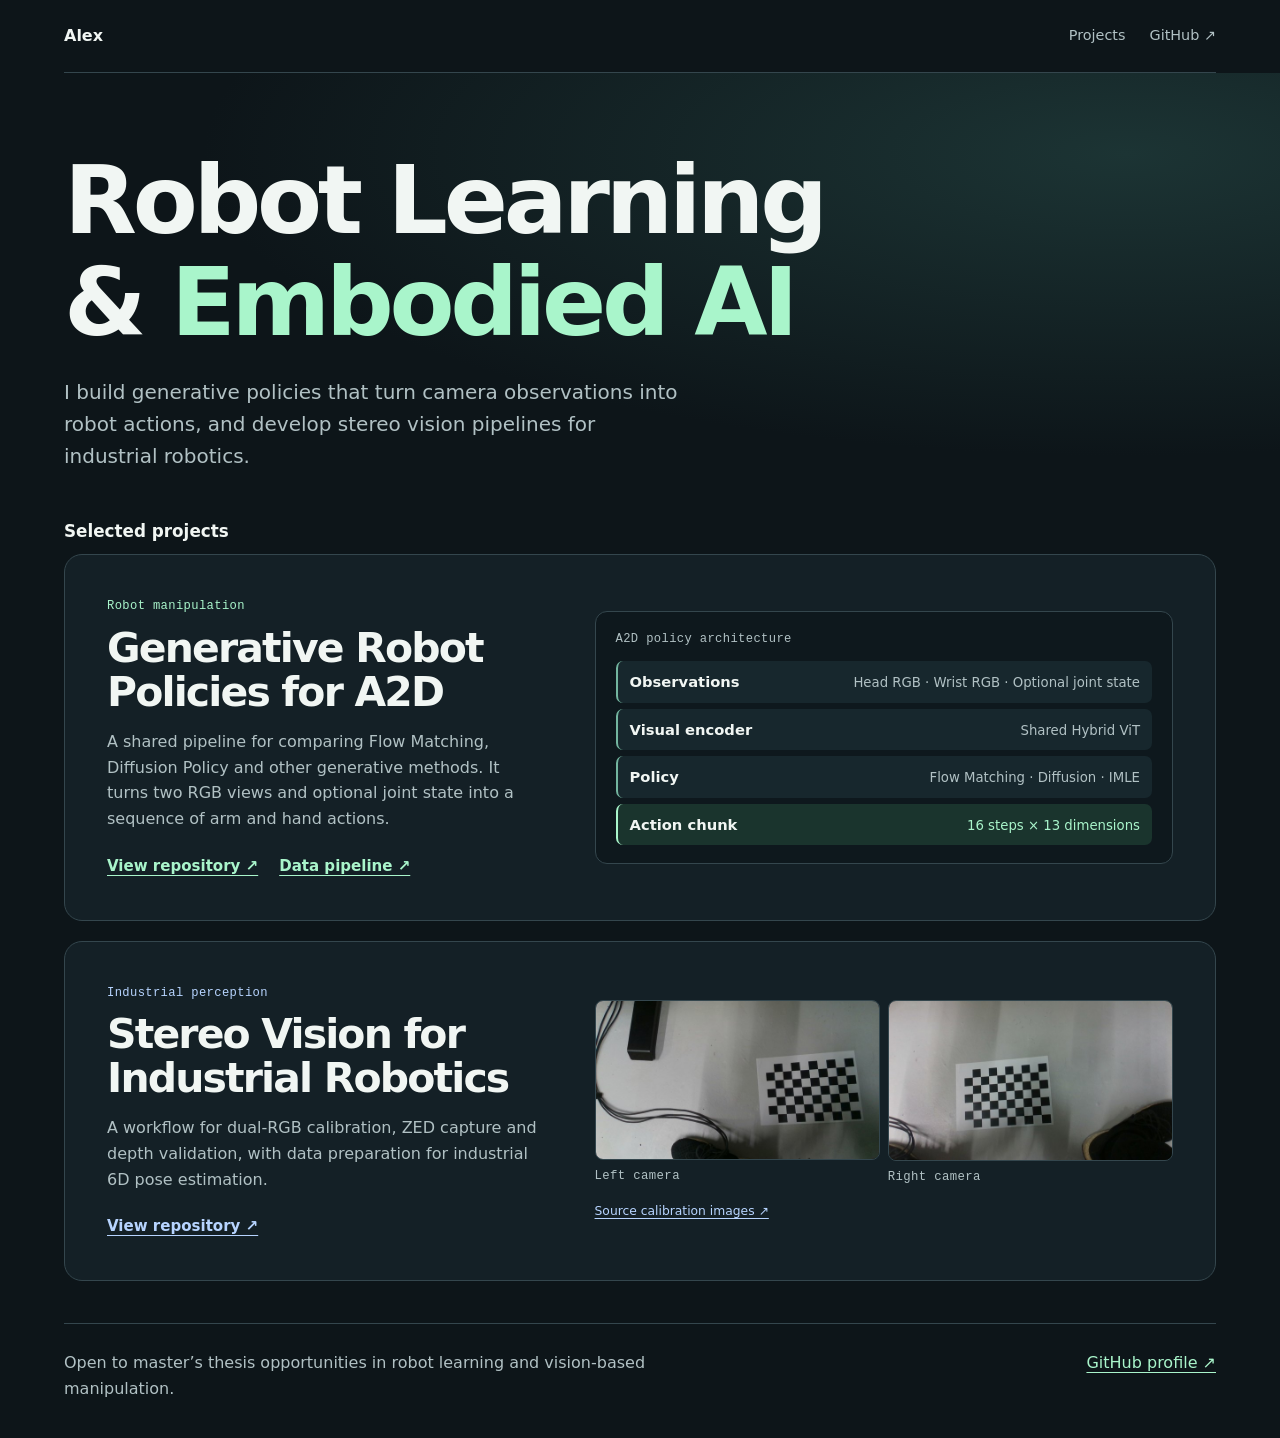
==== index.html @ ed6edf90 "Publish robotics portfolio homepage" ====
<!doctype html>
<html lang="en">
<head>
<meta charset="utf-8">
<meta name="viewport" content="width=device-width, initial-scale=1">
<meta name="description" content="Alex’s selected work in generative robot policies and industrial stereo vision.">
<title>Alex — Robot Learning &amp; Embodied AI</title>
<style>
:root {
  color-scheme: dark;
  --bg: #0d1519;
  --panel: #142026;
  --line: #34464d;
  --ink: #f1f6f3;
  --muted: #b1c1c4;
  --mint: #a9f5cb;
  --blue: #b7d4ff;
  font-family: "Inter",system-ui,sans-serif;
}
* {
  box-sizing: border-box;
}
html {
  scroll-behavior: smooth;
}
body {
  margin: 0;
  background: var(--bg);
  color: var(--ink);
  line-height: 1.6;
}
a {
  color: var(--mint);
  text-underline-offset: .24em;
}
a:hover {
  color: white;
}
a:focus-visible,summary:focus-visible {
  outline: 2px solid var(--mint);
  outline-offset: 6px;
}
.wrap {
  width: min(1152px,calc(100% - 64px));
  margin: auto;
}
.mast {
  display: flex;
  justify-content: space-between;
  gap: 20px;
  align-items: center;
  padding: 23px 0;
  border-bottom: 1px solid var(--line);
}
.mast a {
  text-decoration: none;
}
.brand {
  color: var(--ink);
  font-weight: 750;
}
.mast nav {
  display: flex;
  gap: 24px;
  font-size: .9rem;
}
.mast nav a {
  color: var(--muted);
}
.hero {
  padding: clamp(40px,6vw,76px) 0 clamp(30px,4vw,50px);
  background: radial-gradient(ellipse at 88% 18%,#1c3434 0%,transparent 58%);
}
h1,h2,h3,p {
  margin: 0;
}
h1,h2,h3 {
  line-height: 1.08;
  letter-spacing: -.045em;
}
h1 {
  font-size: clamp(2.8rem,7.4vw,6.25rem);
  font-weight: 780;
}
h1 span {
  color: var(--mint);
}
.intro {
  color: var(--muted);
  font-size: clamp(1rem,1.9vw,1.25rem);
  max-width: 620px;
  margin-top: 23px;
}
.section-title {
  font-size: 1.05rem;
  letter-spacing: 0;
  margin: 0 0 14px;
}
.project {
  display: grid;
  grid-template-columns: minmax(0,.86fr) minmax(0,1.14fr);
  gap: clamp(22px,4vw,52px);
  align-items: center;
  padding: clamp(22px,4vw,42px);
  border: 1px solid var(--line);
  border-radius: 18px;
  background: var(--panel);
  margin-bottom: 20px;
}
.project h3 {
  font-size: clamp(1.7rem,3.2vw,2.85rem);
  margin: 9px 0 15px;
}
.project p {
  color: var(--muted);
}
.tag,.label,figcaption {
  font-family: "IBM Plex Mono",monospace;
  font-size: .76rem;
  letter-spacing: .03em;
}
.tag,.label {
  color: var(--mint);
}
.vision .tag,.vision a {
  color: var(--blue);
}
.project-links {
  display: flex;
  flex-wrap: wrap;
  gap: 9px 21px;
  margin-top: 22px;
  font-size: .94rem;
  font-weight: 650;
}
.project-links a:hover {
  color: white;
}
.diagram {
  margin: 0;
  background: #0e181d;
  border: 1px solid var(--line);
  border-radius: 12px;
  padding: 18px 20px;
}
.diagram figcaption {
  color: var(--muted);
  margin-bottom: 12px;
}
.flow {
  display: grid;
  gap: 6px;
  margin: 0;
  padding: 0;
  list-style: none;
}
.flow li {
  display: grid;
  grid-template-columns: minmax(0,1fr) auto;
  align-items: baseline;
  gap: 2px 8px;
  padding: 9px 12px;
  background: #17272d;
  border-radius: 7px;
  border-left: 2px solid #73b59f;
}
.flow li strong {
  font-size: .92rem;
}
.flow li span {
  color: var(--muted);
  font-size: .83rem;
  text-align: right;
}
.flow .result {
  background: #1a342d;
  border-color: var(--mint);
}
.flow .result span {
  color: var(--mint);
}
.stereo {
  display: grid;
  grid-template-columns: repeat(2,minmax(0,1fr));
  gap: 8px;
  margin: 0;
}
.stereo figure {
  margin: 0;
}
.stereo img {
  display: block;
  width: 100%;
  height: auto;
  aspect-ratio: 16/9;
  object-fit: cover;
  border-radius: 8px;
  border: 1px solid var(--line);
}
.stereo figcaption,.sample-note {
  color: var(--muted);
  font-size: .77rem;
  margin-top: 7px;
}
.sample-note {
  grid-column: 1/-1;
}
.closing {
  border-top: 1px solid var(--line);
  padding: 26px 0 36px;
  margin-top: 42px;
  display: flex;
  justify-content: space-between;
  align-items: baseline;
  gap: 14px 32px;
  flex-wrap: wrap;
}
.closing p {
  color: var(--muted);
  max-width: 640px;
}
@media(max-width:760px) {
  .wrap {
    width: calc(100% - 36px);
  }
  .project {
    grid-template-columns: 1fr;
  }
  .mast nav {
    gap: 16px;
  }
}
@media(max-width:520px) {
  .flow li {
    grid-template-columns: 1fr;
  }
  .flow li span {
    text-align: left;
  }
  .diagram {
    padding: 12px;
  }
}
@media(prefers-reduced-motion:reduce) {
  html {
    scroll-behavior: auto;
  }
}
</style>
</head>
<body>
<header class="wrap mast">
  <a class="brand" href="#top">Alex</a>
  <nav aria-label="Main navigation"><a href="#projects">Projects</a><a href="https://github.com/alex7537">GitHub ↗</a></nav>
</header>
<main id="top">
  <section class="hero">
    <div class="wrap">
      <h1>Robot Learning<br>&amp; <span>Embodied AI</span></h1>
      <p class="intro">I build generative policies that turn camera observations into robot actions, and develop stereo vision pipelines for industrial robotics.</p>
    </div>
  </section>
  <section id="projects" class="wrap" aria-labelledby="projects-title">
    <h2 class="section-title" id="projects-title">Selected projects</h2>
    <article class="project">
      <div>
        <div class="tag">Robot manipulation</div>
        <h3>Generative Robot Policies for A2D</h3>
        <p>A shared pipeline for comparing Flow Matching, Diffusion Policy and other generative methods. It turns two RGB views and optional joint state into a sequence of arm and hand actions.</p>
        <div class="project-links"><a href="https://github.com/alex7537/flow-matching-test-a2d-v2">View repository ↗</a><a href="https://github.com/alex7537/flow-matching-test-a2d-v2/blob/main/docs/DATA_PIPELINE.md">Data pipeline ↗</a></div>
      </div>
      <figure class="diagram">
        <figcaption>A2D policy architecture</figcaption>
        <ol class="flow">
          <li><strong>Observations</strong><span>Head RGB · Wrist RGB · Optional joint state</span></li>
          <li><strong>Visual encoder</strong><span>Shared Hybrid ViT</span></li>
          <li><strong>Policy</strong><span>Flow Matching · Diffusion · IMLE</span></li>
          <li class="result"><strong>Action chunk</strong><span>16 steps × 13 dimensions</span></li>
        </ol>
      </figure>
    </article>
    <article class="project vision">
      <div>
        <div class="tag">Industrial perception</div>
        <h3>Stereo Vision for Industrial Robotics</h3>
        <p>A workflow for dual-RGB calibration, ZED capture and depth validation, with data preparation for industrial 6D pose estimation.</p>
        <div class="project-links"><a href="https://github.com/alex7537/rgb-zed-mainline">View repository ↗</a></div>
      </div>
      <div class="stereo" role="group" aria-label="Dual-RGB stereo calibration pair">
        <figure><img width="640" height="360" src="[data-uri]" alt="Left camera view from the project's stereo calibration sample"><figcaption>Left camera</figcaption></figure>
        <figure><img width="640" height="360" src="[data-uri]" alt="Right camera view of the same stereo calibration scene"><figcaption>Right camera</figcaption></figure>
        <a class="sample-note" href="https://github.com/alex7537/rgb-zed-mainline/tree/main/pipelines/dual_rgb/RGB-pipeline/stereo_calib_images_rgb">Source calibration images ↗</a>
      </div>
    </article>
  </section>
</main>
<footer class="wrap closing">
  <p>Open to master’s thesis opportunities in robot learning and vision-based manipulation.</p>
  <a href="https://github.com/alex7537">GitHub profile ↗</a>
</footer>
</body>
</html>
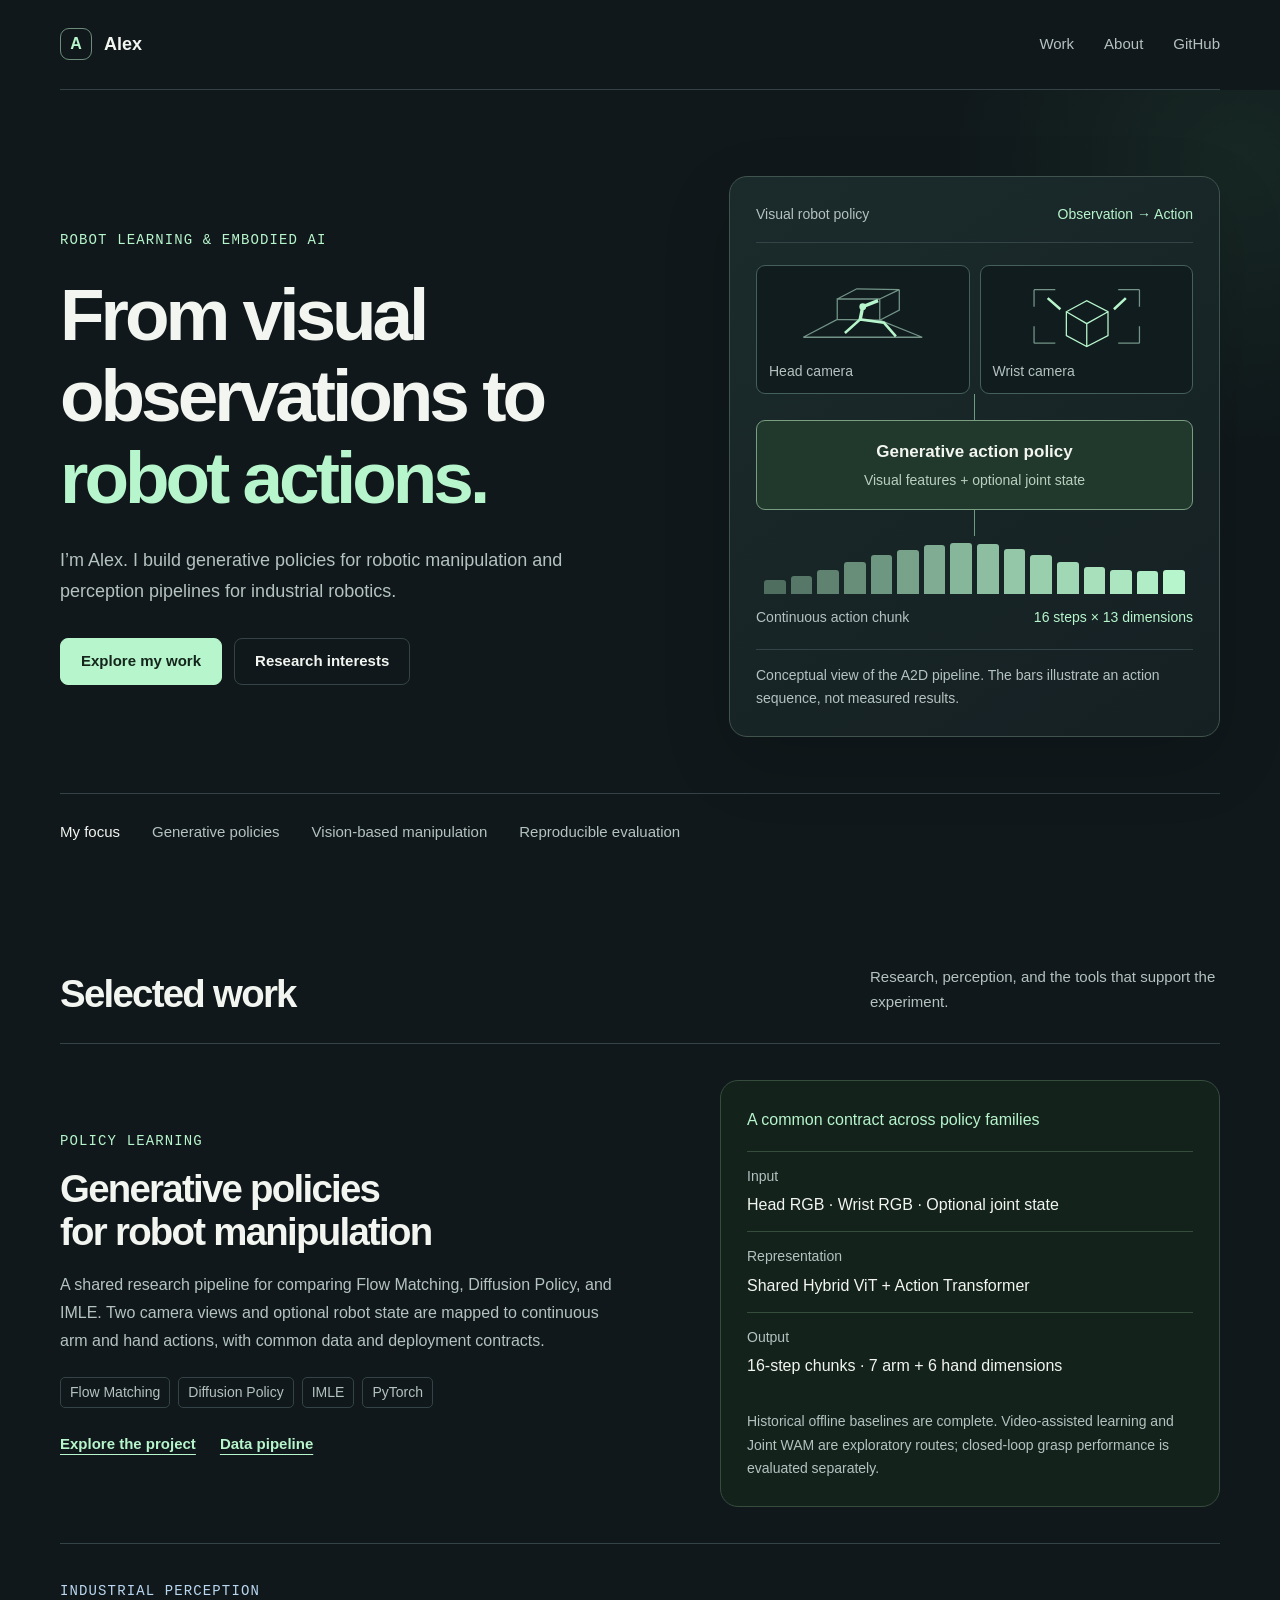
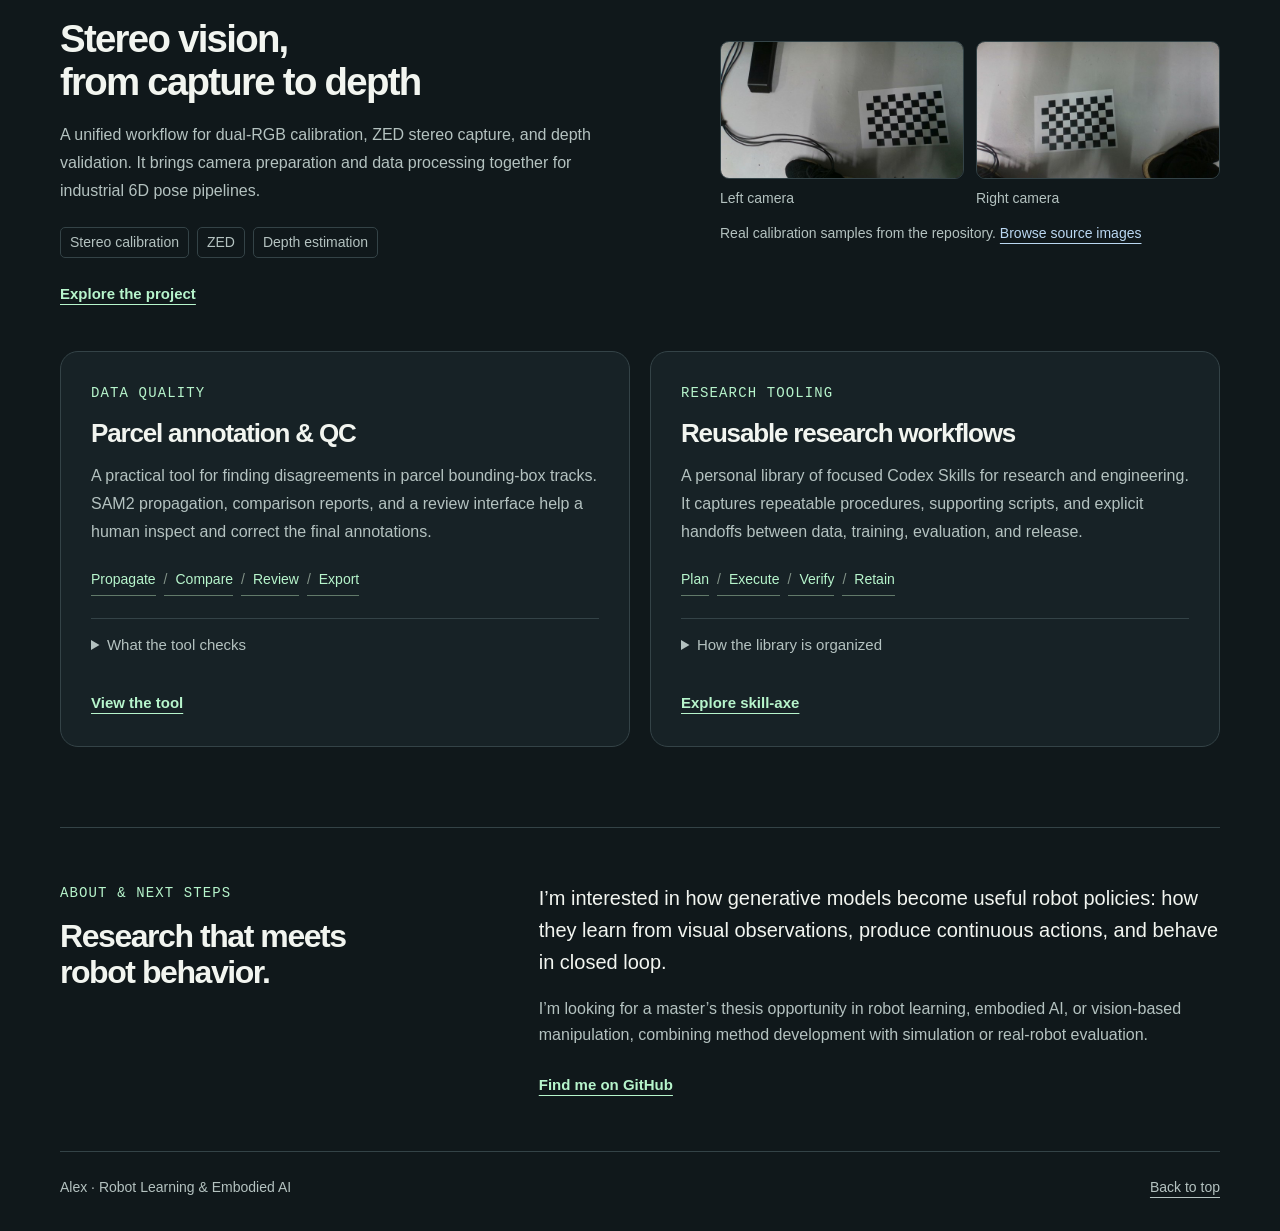
==== commit a3fbe695: "Refine portfolio layout and showcase four selected projects" ====
--- a/index.html
+++ b/index.html
@@ -3,300 +3,115 @@
 <head>
 <meta charset="utf-8">
 <meta name="viewport" content="width=device-width, initial-scale=1">
-<meta name="description" content="Alex’s selected work in generative robot policies and industrial stereo vision.">
+<meta name="description" content="Alex builds generative robot policies, industrial stereo vision pipelines, and tools for better robot-learning data.">
+<meta name="theme-color" content="#10181b">
+<meta property="og:title" content="Alex — Robot Learning & Embodied AI">
+<meta property="og:description" content="Selected work in generative robot policies, industrial perception, and research tooling.">
+<meta property="og:type" content="website">
+<meta property="og:url" content="https://alex7537.github.io/">
 <title>Alex — Robot Learning &amp; Embodied AI</title>
+<link rel="icon" href="data:image/svg+xml,%3Csvg xmlns='http://www.w3.org/2000/svg' viewBox='0 0 64 64'%3E%3Crect width='64' height='64' rx='16' fill='%2310181b'/%3E%3Cpath d='M16 48 29 16h6l13 32h-8l-3-9H27l-3 9Zm13-16h6l-3-9Z' fill='%23b7f5cc'/%3E%3C/svg%3E">
 <style>
-:root {
-  color-scheme: dark;
-  --bg: #0d1519;
-  --panel: #142026;
-  --line: #34464d;
-  --ink: #f1f6f3;
-  --muted: #b1c1c4;
-  --mint: #a9f5cb;
-  --blue: #b7d4ff;
-  font-family: "Inter",system-ui,sans-serif;
-}
-* {
-  box-sizing: border-box;
-}
-html {
-  scroll-behavior: smooth;
-}
-body {
-  margin: 0;
-  background: var(--bg);
-  color: var(--ink);
-  line-height: 1.6;
-}
-a {
-  color: var(--mint);
-  text-underline-offset: .24em;
-}
-a:hover {
-  color: white;
-}
-a:focus-visible,summary:focus-visible {
-  outline: 2px solid var(--mint);
-  outline-offset: 6px;
-}
-.wrap {
-  width: min(1152px,calc(100% - 64px));
-  margin: auto;
-}
-.mast {
-  display: flex;
-  justify-content: space-between;
-  gap: 20px;
-  align-items: center;
-  padding: 23px 0;
-  border-bottom: 1px solid var(--line);
-}
-.mast a {
-  text-decoration: none;
-}
-.brand {
-  color: var(--ink);
-  font-weight: 750;
-}
-.mast nav {
-  display: flex;
-  gap: 24px;
-  font-size: .9rem;
-}
-.mast nav a {
-  color: var(--muted);
-}
-.hero {
-  padding: clamp(40px,6vw,76px) 0 clamp(30px,4vw,50px);
-  background: radial-gradient(ellipse at 88% 18%,#1c3434 0%,transparent 58%);
-}
-h1,h2,h3,p {
-  margin: 0;
-}
-h1,h2,h3 {
-  line-height: 1.08;
-  letter-spacing: -.045em;
-}
-h1 {
-  font-size: clamp(2.8rem,7.4vw,6.25rem);
-  font-weight: 780;
-}
-h1 span {
-  color: var(--mint);
-}
-.intro {
-  color: var(--muted);
-  font-size: clamp(1rem,1.9vw,1.25rem);
-  max-width: 620px;
-  margin-top: 23px;
-}
-.section-title {
-  font-size: 1.05rem;
-  letter-spacing: 0;
-  margin: 0 0 14px;
-}
-.project {
-  display: grid;
-  grid-template-columns: minmax(0,.86fr) minmax(0,1.14fr);
-  gap: clamp(22px,4vw,52px);
-  align-items: center;
-  padding: clamp(22px,4vw,42px);
-  border: 1px solid var(--line);
-  border-radius: 18px;
-  background: var(--panel);
-  margin-bottom: 20px;
-}
-.project h3 {
-  font-size: clamp(1.7rem,3.2vw,2.85rem);
-  margin: 9px 0 15px;
-}
-.project p {
-  color: var(--muted);
-}
-.tag,.label,figcaption {
-  font-family: "IBM Plex Mono",monospace;
-  font-size: .76rem;
-  letter-spacing: .03em;
-}
-.tag,.label {
-  color: var(--mint);
-}
-.vision .tag,.vision a {
-  color: var(--blue);
-}
-.project-links {
-  display: flex;
-  flex-wrap: wrap;
-  gap: 9px 21px;
-  margin-top: 22px;
-  font-size: .94rem;
-  font-weight: 650;
-}
-.project-links a:hover {
-  color: white;
-}
-.diagram {
-  margin: 0;
-  background: #0e181d;
-  border: 1px solid var(--line);
-  border-radius: 12px;
-  padding: 18px 20px;
-}
-.diagram figcaption {
-  color: var(--muted);
-  margin-bottom: 12px;
-}
-.flow {
-  display: grid;
-  gap: 6px;
-  margin: 0;
-  padding: 0;
-  list-style: none;
-}
-.flow li {
-  display: grid;
-  grid-template-columns: minmax(0,1fr) auto;
-  align-items: baseline;
-  gap: 2px 8px;
-  padding: 9px 12px;
-  background: #17272d;
-  border-radius: 7px;
-  border-left: 2px solid #73b59f;
-}
-.flow li strong {
-  font-size: .92rem;
-}
-.flow li span {
-  color: var(--muted);
-  font-size: .83rem;
-  text-align: right;
-}
-.flow .result {
-  background: #1a342d;
-  border-color: var(--mint);
-}
-.flow .result span {
-  color: var(--mint);
-}
-.stereo {
-  display: grid;
-  grid-template-columns: repeat(2,minmax(0,1fr));
-  gap: 8px;
-  margin: 0;
-}
-.stereo figure {
-  margin: 0;
-}
-.stereo img {
-  display: block;
-  width: 100%;
-  height: auto;
-  aspect-ratio: 16/9;
-  object-fit: cover;
-  border-radius: 8px;
-  border: 1px solid var(--line);
-}
-.stereo figcaption,.sample-note {
-  color: var(--muted);
-  font-size: .77rem;
-  margin-top: 7px;
-}
-.sample-note {
-  grid-column: 1/-1;
-}
-.closing {
-  border-top: 1px solid var(--line);
-  padding: 26px 0 36px;
-  margin-top: 42px;
-  display: flex;
-  justify-content: space-between;
-  align-items: baseline;
-  gap: 14px 32px;
-  flex-wrap: wrap;
-}
-.closing p {
-  color: var(--muted);
-  max-width: 640px;
-}
-@media(max-width:760px) {
-  .wrap {
-    width: calc(100% - 36px);
-  }
-  .project {
-    grid-template-columns: 1fr;
-  }
-  .mast nav {
-    gap: 16px;
-  }
-}
-@media(max-width:520px) {
-  .flow li {
-    grid-template-columns: 1fr;
-  }
-  .flow li span {
-    text-align: left;
-  }
-  .diagram {
-    padding: 12px;
-  }
-}
-@media(prefers-reduced-motion:reduce) {
-  html {
-    scroll-behavior: auto;
-  }
-}
+:root{color-scheme:dark;--bg:#10181b;--panel:#172226;--line:#344347;--ink:#f2f5f0;--muted:#b4c2c0;--accent:#b7f5cc;--blue:#bad7f1;--radius:18px;font-family:Inter,"Segoe UI",Arial,sans-serif;font-size:16px}
+*{box-sizing:border-box}html{scroll-behavior:smooth;scroll-padding-top:24px}body{margin:0;background:var(--bg);color:var(--ink);line-height:1.65}a{color:inherit;text-underline-offset:5px}a:hover{color:var(--accent)}a:focus-visible,summary:focus-visible{outline:2px solid var(--accent);outline-offset:6px}a,summary{-webkit-tap-highlight-color:transparent}.skip{position:absolute;top:-80px;left:20px;padding:10px 20px;background:var(--accent);color:var(--bg);z-index:10}.skip:focus{top:10px}.wrap{width:min(1160px,calc(100% - 80px));margin-inline:auto}h1,h2,h3,p,figure{margin:0}h1,h2,h3{line-height:1.12;letter-spacing:-.045em}p{color:var(--muted)}.eyebrow,.kicker{font-family:"Cascadia Code",Consolas,monospace;font-size:.875rem;letter-spacing:.08em;text-transform:uppercase}.eyebrow{color:var(--accent)}.kicker{color:var(--muted)}
+.mast{display:flex;justify-content:space-between;align-items:center;padding-block:24px;border-bottom:1px solid var(--line);gap:24px}.brand{display:flex;align-items:center;gap:12px;text-decoration:none;font-size:1.125rem;font-weight:700}.brand-mark{display:grid;place-items:center;width:32px;height:32px;border:1px solid #6d8c7a;border-radius:9px;color:var(--accent);font-size:1rem}.mast nav{display:flex;gap:30px;align-items:center}.mast nav a{text-decoration:none;font-size:.9375rem;color:var(--muted);padding-block:8px}.mast nav a:hover{color:var(--ink)}
+.hero{position:relative;padding:86px 0 64px;overflow:hidden}.hero:before{content:"";position:absolute;width:600px;height:600px;background:radial-gradient(ellipse,#24473555,transparent 68%);top:-230px;right:-260px;pointer-events:none}.hero-grid{position:relative;display:grid;grid-template-columns:1.22fr 1fr;gap:70px;align-items:center}.hero h1{font-size:clamp(3.1rem,5.7vw,5.25rem);font-weight:650;letter-spacing:-.055em;margin-top:22px}.hero h1 span{color:var(--accent)}.hero .intro{font-size:1.125rem;max-width:550px;margin-top:26px;line-height:1.75}.actions{display:flex;flex-wrap:wrap;gap:12px;margin-top:30px}.button{display:inline-flex;align-items:center;justify-content:center;min-height:46px;padding:10px 20px;border:1px solid var(--line);border-radius:8px;text-decoration:none;font-size:.9375rem;font-weight:600}.button.primary{background:var(--accent);border-color:var(--accent);color:#14261b}.button.primary:hover{background:#d6ffe2}.button.secondary:hover{border-color:var(--muted);color:var(--ink)}
+.system{background:linear-gradient(145deg,#1b2b2b,#152023);border:1px solid #40534c;border-radius:var(--radius);padding:26px;box-shadow:0 24px 70px #0002}.system-title{display:flex;justify-content:space-between;gap:10px;border-bottom:1px solid var(--line);padding-bottom:16px;margin-bottom:22px;font-size:.875rem;color:var(--muted)}.system-title strong{color:var(--accent);font-weight:500}.observation{display:grid;grid-template-columns:1fr 1fr;gap:10px}.camera{border:1px solid #45605a;border-radius:9px;background:#101c1e;padding:16px 12px 10px}.camera svg{display:block;width:100%;height:68px;margin-bottom:10px}.camera span{display:block;font-size:.875rem;color:var(--muted)}.connector{height:26px;width:1px;background:#6c9b80;margin:auto}.policy-node{text-align:center;padding:17px 10px;border:1px solid #789d80;border-radius:9px;background:#21382c}.policy-node strong{font-size:1.0625rem;font-weight:600}.policy-node p{font-size:.875rem;margin-top:3px;color:#b9d0bf}.trajectory{display:flex;gap:5px;align-items:end;height:58px;padding:0 8px}.trajectory span{flex:1;height:var(--height);background:var(--accent);opacity:var(--opacity);border-radius:3px 3px 0 0}.output-label{display:flex;justify-content:space-between;gap:10px;font-size:.875rem;color:var(--muted);margin-top:12px}.output-label strong{color:var(--accent);font-weight:500}.system figcaption{font-size:.875rem;color:var(--muted);margin-top:20px;padding-top:14px;border-top:1px solid var(--line)}
+.focus-strip{display:flex;flex-wrap:wrap;gap:14px 32px;padding:26px 0 0;margin-top:56px;border-top:1px solid var(--line);font-size:.9375rem;color:var(--muted)}.focus-strip span:first-child{color:var(--ink)}
+.section{padding-block:56px}.section-head{display:flex;justify-content:space-between;gap:24px;align-items:end;margin-bottom:28px}.section-head h2{font-size:clamp(2rem,3vw,2.75rem);font-weight:550}.section-head p{max-width:350px;font-size:.9375rem}.feature{display:grid;grid-template-columns:1.2fr 1fr;border-top:1px solid var(--line);padding-block:36px;gap:60px;align-items:center}.feature h3{font-size:clamp(1.8rem,3vw,2.6rem);font-weight:550;max-width:560px;margin:14px 0 18px}.feature .description{max-width:560px;line-height:1.75}.tags{display:flex;flex-wrap:wrap;gap:8px;margin-top:22px}.tags span{font-size:.875rem;border:1px solid var(--line);border-radius:5px;padding:3px 9px;color:var(--muted)}.links{display:flex;flex-wrap:wrap;gap:16px 24px;margin-top:24px;font-size:.9375rem;font-weight:600}.links a{color:var(--accent)}.research-note{background:#14221c;border:1px solid #364c3d;border-radius:var(--radius);padding:26px}.research-note h4{margin:0 0 18px;font-size:1rem;font-weight:500;color:var(--accent)}.contract{display:grid;gap:0;margin:0}.contract div{padding:13px 0;border-top:1px solid #364c3d}.contract dt{font-size:.875rem;color:var(--muted)}.contract dd{margin:4px 0 0;color:var(--ink);font-size:1rem}.research-note .note{font-size:.875rem;margin-top:18px;line-height:1.65}.vision .eyebrow{color:var(--blue)}.stereo{display:grid;grid-template-columns:1fr 1fr;gap:12px}.stereo img{display:block;width:100%;height:auto;aspect-ratio:16/9;object-fit:cover;border-radius:9px;border:1px solid var(--line)}.stereo figcaption{font-size:.875rem;color:var(--muted);margin-top:8px}.stereo .caption{grid-column:1/-1;font-size:.875rem;color:var(--muted);line-height:1.65}.caption a{color:var(--blue)}
+.tool-grid{display:grid;grid-template-columns:1fr 1fr;gap:20px;margin-top:8px}.tool{border:1px solid var(--line);border-radius:var(--radius);background:var(--panel);padding:30px;display:flex;flex-direction:column;align-items:start}.tool h3{font-size:1.625rem;font-weight:550;margin:14px 0}.tool .description{font-size:1rem;line-height:1.75}.tool .links{margin-top:auto;padding-top:24px}.mini-flow{display:flex;flex-wrap:wrap;gap:8px;margin-block:22px}.mini-flow span{font-size:.875rem;color:var(--accent);border-bottom:1px solid #627a6a;padding-bottom:4px}.mini-flow span+span:before{content:"/";color:#839389;margin-right:8px}.tool details{width:100%;border-top:1px solid var(--line);padding-top:14px;margin-bottom:2px}.tool summary{cursor:pointer;color:var(--muted);font-size:.9375rem;min-height:32px}.tool details p{font-size:.9375rem;padding:12px 0 6px}.tool details[open] summary{color:var(--ink)}
+.about{border-top:1px solid var(--line);margin-top:24px;display:grid;grid-template-columns:.6fr 1fr;gap:70px;padding-block:54px}.about h2{font-size:2rem;font-weight:550}.about .lead{color:var(--ink);font-size:1.25rem;line-height:1.6}.about p+p{margin-top:18px}.closing{border-top:1px solid var(--line);padding-block:24px 32px;display:flex;justify-content:space-between;gap:18px;font-size:.875rem;color:var(--muted)}.closing a{color:var(--muted)}
+@media(min-width:1440px){.hero{padding-top:96px}.hero-grid{gap:90px}}
+@media(max-width:900px){.wrap{width:calc(100% - 48px)}.hero-grid{gap:32px}.hero h1{font-size:3.5rem}.system{padding:20px}.feature{gap:30px}.tool{padding:24px}}
+@media(max-width:700px){.wrap{width:calc(100% - 36px)}.mast{padding-block:16px}.mast nav{gap:18px}.hero{padding:46px 0 24px}.hero-grid{grid-template-columns:1fr;gap:36px}.hero h1{font-size:clamp(2.75rem,9vw,4rem)}.hero .intro{font-size:1.0625rem}.system{max-width:520px;width:100%}.camera svg{height:56px}.focus-strip{margin-top:34px;gap:10px 22px;padding-top:20px}.section{padding-block:36px}.section-head{display:block;margin-bottom:22px}.section-head p{margin-top:14px;max-width:100%}.feature{grid-template-columns:1fr;gap:26px;padding-block:28px}.feature h3{font-size:2rem}.tool-grid{grid-template-columns:1fr;gap:16px;margin-top:12px}.tool{padding:24px}.about{grid-template-columns:1fr;gap:20px;margin-top:24px;padding-block:36px}.about .lead{font-size:1.125rem}.closing{flex-wrap:wrap}.output-label{font-size:.875rem}}
+@media(prefers-reduced-motion:reduce){html{scroll-behavior:auto}}
 </style>
 </head>
 <body>
+<a class="skip" href="#main">Skip to content</a>
 <header class="wrap mast">
-  <a class="brand" href="#top">Alex</a>
-  <nav aria-label="Main navigation"><a href="#projects">Projects</a><a href="https://github.com/alex7537">GitHub ↗</a></nav>
+  <a class="brand" href="#top" aria-label="Alex, home"><span class="brand-mark" aria-hidden="true">A</span>Alex</a>
+  <nav aria-label="Main navigation"><a href="#work">Work</a><a href="#about">About</a><a href="https://github.com/alex7537">GitHub</a></nav>
 </header>
-<main id="top">
-  <section class="hero">
+<main id="main">
+  <section class="hero" id="top" aria-labelledby="hero-title">
     <div class="wrap">
-      <h1>Robot Learning<br>&amp; <span>Embodied AI</span></h1>
-      <p class="intro">I build generative policies that turn camera observations into robot actions, and develop stereo vision pipelines for industrial robotics.</p>
+      <div class="hero-grid">
+        <div>
+          <p class="eyebrow">Robot Learning &amp; Embodied AI</p>
+          <h1 id="hero-title">From visual<br>observations to<br><span>robot actions.</span></h1>
+          <p class="intro">I’m Alex. I build generative policies for robotic manipulation and perception pipelines for industrial robotics.</p>
+          <div class="actions"><a class="button primary" href="#work">Explore my work</a><a class="button secondary" href="#about">Research interests</a></div>
+        </div>
+        <figure class="system" aria-label="Illustration of a visual robot policy, from two cameras to a continuous action sequence">
+          <div class="system-title"><span>Visual robot policy</span><strong>Observation → Action</strong></div>
+          <div class="observation">
+            <div class="camera"><svg viewBox="0 0 160 80" fill="none" aria-hidden="true"><path d="M10 65 50 44 100 45 150 65M50 44V20L100 20V45M50 20 73 8 123 9 100 20M100 45 123 33V9M10 65h140" stroke="#739487" stroke-width="1.5"/><path d="m59 60 18-16 28 4 14 16" stroke="#b7f5cc" stroke-width="3"/><path d="m77 44 3-15 18-7" stroke="#b7f5cc" stroke-width="4"/><circle cx="80" cy="29" r="4" fill="#b7f5cc"/></svg><span>Head camera</span></div>
+            <div class="camera"><svg viewBox="0 0 160 80" fill="none" aria-hidden="true"><path d="M18 9h25M18 9v20M142 9h-25M142 9v20M18 72h25M18 72V52M142 72h-25M142 72V52" stroke="#739487" stroke-width="1.5"/><path d="m56 35 24-13 25 13v28L80 76 56 63V35Zm0 0 24 14 25-14M80 49v27" stroke="#b7f5cc" stroke-width="1.5"/><path d="m34 19 15 13M126 19l-14 13" stroke="#b7f5cc" stroke-width="3"/></svg><span>Wrist camera</span></div>
+          </div>
+          <div class="connector" aria-hidden="true"></div>
+          <div class="policy-node"><strong>Generative action policy</strong><p>Visual features + optional joint state</p></div>
+          <div class="connector" aria-hidden="true"></div>
+          <div class="trajectory" aria-hidden="true"><span style="--height:25%;--opacity:.35"></span><span style="--height:32%;--opacity:.4"></span><span style="--height:42%;--opacity:.45"></span><span style="--height:55%;--opacity:.5"></span><span style="--height:67%;--opacity:.55"></span><span style="--height:76%;--opacity:.6"></span><span style="--height:84%;--opacity:.65"></span><span style="--height:88%;--opacity:.7"></span><span style="--height:86%;--opacity:.74"></span><span style="--height:78%;--opacity:.78"></span><span style="--height:68%;--opacity:.82"></span><span style="--height:56%;--opacity:.86"></span><span style="--height:47%;--opacity:.9"></span><span style="--height:42%;--opacity:.93"></span><span style="--height:40%;--opacity:.96"></span><span style="--height:42%;--opacity:1"></span></div>
+          <div class="output-label"><span>Continuous action chunk</span><strong>16 steps × 13 dimensions</strong></div>
+          <figcaption>Conceptual view of the A2D pipeline. The bars illustrate an action sequence, not measured results.</figcaption>
+        </figure>
+      </div>
+      <div class="focus-strip"><span>My focus</span><span>Generative policies</span><span>Vision-based manipulation</span><span>Reproducible evaluation</span></div>
     </div>
   </section>
-  <section id="projects" class="wrap" aria-labelledby="projects-title">
-    <h2 class="section-title" id="projects-title">Selected projects</h2>
-    <article class="project">
+  <section class="wrap section" id="work" aria-labelledby="work-title">
+    <div class="section-head"><h2 id="work-title">Selected work</h2><p>Research, perception, and the tools that support the experiment.</p></div>
+    <article class="feature">
       <div>
-        <div class="tag">Robot manipulation</div>
-        <h3>Generative Robot Policies for A2D</h3>
-        <p>A shared pipeline for comparing Flow Matching, Diffusion Policy and other generative methods. It turns two RGB views and optional joint state into a sequence of arm and hand actions.</p>
-        <div class="project-links"><a href="https://github.com/alex7537/flow-matching-test-a2d-v2">View repository ↗</a><a href="https://github.com/alex7537/flow-matching-test-a2d-v2/blob/main/docs/DATA_PIPELINE.md">Data pipeline ↗</a></div>
+        <p class="eyebrow">Policy learning</p>
+        <h3>Generative policies<br>for robot manipulation</h3>
+        <p class="description">A shared research pipeline for comparing Flow Matching, Diffusion Policy, and IMLE. Two camera views and optional robot state are mapped to continuous arm and hand actions, with common data and deployment contracts.</p>
+        <div class="tags" aria-label="Methods"><span>Flow Matching</span><span>Diffusion Policy</span><span>IMLE</span><span>PyTorch</span></div>
+        <div class="links"><a href="https://github.com/alex7537/flow-matching-test-a2d-v2">Explore the project</a><a href="https://github.com/alex7537/flow-matching-test-a2d-v2/blob/main/docs/DATA_PIPELINE.md">Data pipeline</a></div>
       </div>
-      <figure class="diagram">
-        <figcaption>A2D policy architecture</figcaption>
-        <ol class="flow">
-          <li><strong>Observations</strong><span>Head RGB · Wrist RGB · Optional joint state</span></li>
-          <li><strong>Visual encoder</strong><span>Shared Hybrid ViT</span></li>
-          <li><strong>Policy</strong><span>Flow Matching · Diffusion · IMLE</span></li>
-          <li class="result"><strong>Action chunk</strong><span>16 steps × 13 dimensions</span></li>
-        </ol>
-      </figure>
+      <aside class="research-note" aria-label="A2D project details">
+        <h4>A common contract across policy families</h4>
+        <dl class="contract"><div><dt>Input</dt><dd>Head RGB · Wrist RGB · Optional joint state</dd></div><div><dt>Representation</dt><dd>Shared Hybrid ViT + Action Transformer</dd></div><div><dt>Output</dt><dd>16-step chunks · 7 arm + 6 hand dimensions</dd></div></dl>
+        <p class="note">Historical offline baselines are complete. Video-assisted learning and Joint WAM are exploratory routes; closed-loop grasp performance is evaluated separately.</p>
+      </aside>
     </article>
-    <article class="project vision">
+    <article class="feature vision">
       <div>
-        <div class="tag">Industrial perception</div>
-        <h3>Stereo Vision for Industrial Robotics</h3>
-        <p>A workflow for dual-RGB calibration, ZED capture and depth validation, with data preparation for industrial 6D pose estimation.</p>
-        <div class="project-links"><a href="https://github.com/alex7537/rgb-zed-mainline">View repository ↗</a></div>
+        <p class="eyebrow">Industrial perception</p>
+        <h3>Stereo vision,<br>from capture to depth</h3>
+        <p class="description">A unified workflow for dual-RGB calibration, ZED stereo capture, and depth validation. It brings camera preparation and data processing together for industrial 6D pose pipelines.</p>
+        <div class="tags" aria-label="Technologies"><span>Stereo calibration</span><span>ZED</span><span>Depth estimation</span></div>
+        <div class="links"><a href="https://github.com/alex7537/rgb-zed-mainline">Explore the project</a></div>
       </div>
-      <div class="stereo" role="group" aria-label="Dual-RGB stereo calibration pair">
-        <figure><img width="640" height="360" src="[data-uri]" alt="Left camera view from the project's stereo calibration sample"><figcaption>Left camera</figcaption></figure>
-        <figure><img width="640" height="360" src="[data-uri]" alt="Right camera view of the same stereo calibration scene"><figcaption>Right camera</figcaption></figure>
-        <a class="sample-note" href="https://github.com/alex7537/rgb-zed-mainline/tree/main/pipelines/dual_rgb/RGB-pipeline/stereo_calib_images_rgb">Source calibration images ↗</a>
+      <div class="stereo" role="group" aria-label="Real left and right camera calibration samples">
+        <figure><img src="[data-uri]" width="640" height="360" loading="lazy" decoding="async" alt="Left camera view of a checkerboard used for stereo calibration"><figcaption>Left camera</figcaption></figure>
+        <figure><img src="[data-uri]" width="640" height="360" loading="lazy" decoding="async" alt="Right camera view of the same stereo calibration checkerboard"><figcaption>Right camera</figcaption></figure>
+        <p class="caption">Real calibration samples from the repository. <a href="https://github.com/alex7537/rgb-zed-mainline/tree/main/pipelines/dual_rgb/RGB-pipeline/stereo_calib_images_rgb">Browse source images</a></p>
       </div>
     </article>
+    <div class="tool-grid">
+      <article class="tool">
+        <p class="eyebrow">Data quality</p><h3>Parcel annotation &amp; QC</h3>
+        <p class="description">A practical tool for finding disagreements in parcel bounding-box tracks. SAM2 propagation, comparison reports, and a review interface help a human inspect and correct the final annotations.</p>
+        <div class="mini-flow" aria-label="Workflow"><span>Propagate</span><span>Compare</span><span>Review</span><span>Export</span></div>
+        <details><summary>What the tool checks</summary><p>Frame-level box agreement, temporal jumps, and sustained conflicts. Review decisions retain their source; agreement between models is not reported as ground-truth accuracy.</p></details>
+        <div class="links"><a href="https://github.com/alex7537/bunding-box-differ-test">View the tool</a></div>
+      </article>
+      <article class="tool">
+        <p class="eyebrow">Research tooling</p><h3>Reusable research workflows</h3>
+        <p class="description">A personal library of focused Codex Skills for research and engineering. It captures repeatable procedures, supporting scripts, and explicit handoffs between data, training, evaluation, and release.</p>
+        <div class="mini-flow" aria-label="Workflow"><span>Plan</span><span>Execute</span><span>Verify</span><span>Retain</span></div>
+        <details><summary>How the library is organized</summary><p>Small specialist workflows are composed around a task. Manifests, configuration hashes, source revisions, and verified artifacts carry evidence between stages.</p></details>
+        <div class="links"><a href="https://github.com/alex7537/skill-axe">Explore skill-axe</a></div>
+      </article>
+    </div>
+  </section>
+  <section class="wrap about" id="about" aria-labelledby="about-title">
+    <div><p class="eyebrow">About &amp; next steps</p><h2 id="about-title" style="margin-top:14px">Research that meets<br>robot behavior.</h2></div>
+    <div><p class="lead">I’m interested in how generative models become useful robot policies: how they learn from visual observations, produce continuous actions, and behave in closed loop.</p><p>I’m looking for a master’s thesis opportunity in robot learning, embodied AI, or vision-based manipulation, combining method development with simulation or real-robot evaluation.</p><div class="links"><a href="https://github.com/alex7537">Find me on GitHub</a></div></div>
   </section>
 </main>
-<footer class="wrap closing">
-  <p>Open to master’s thesis opportunities in robot learning and vision-based manipulation.</p>
-  <a href="https://github.com/alex7537">GitHub profile ↗</a>
-</footer>
+<footer class="wrap closing"><span>Alex · Robot Learning &amp; Embodied AI</span><a href="#top">Back to top</a></footer>
 </body>
 </html>
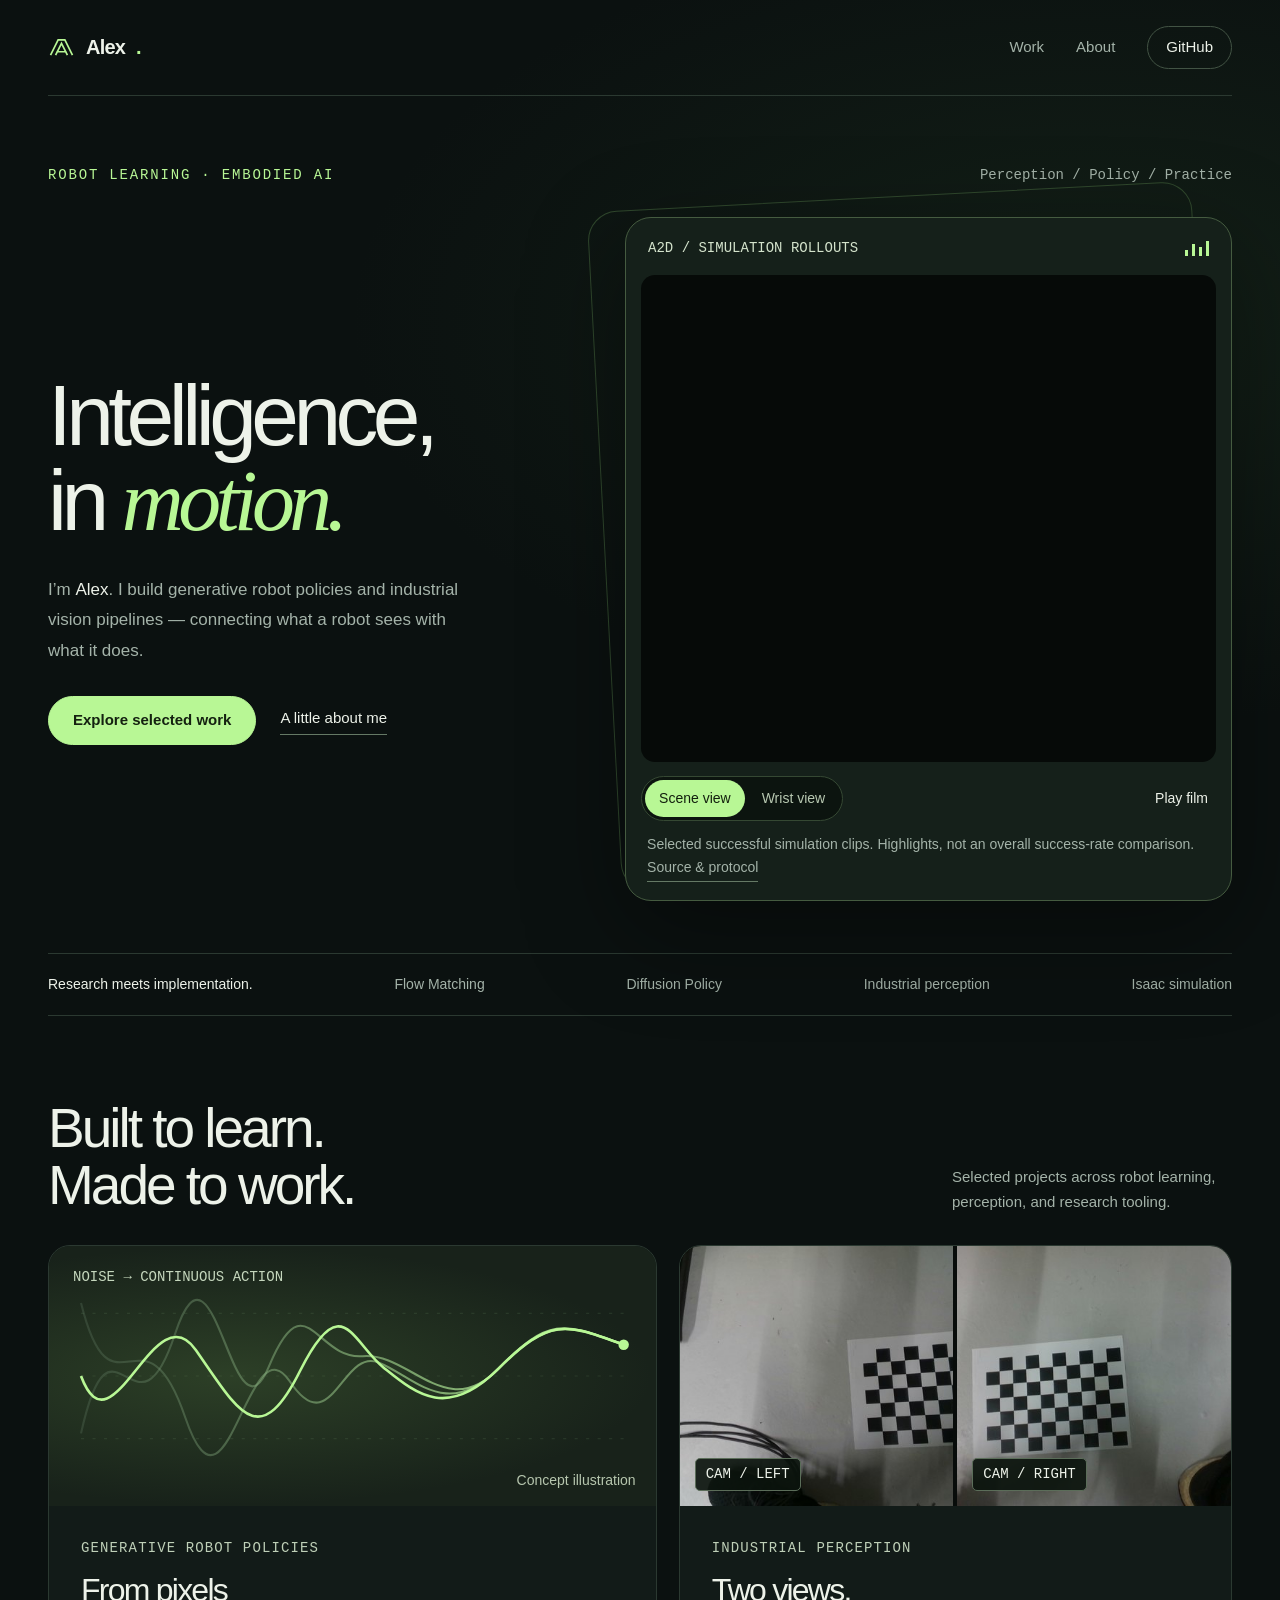
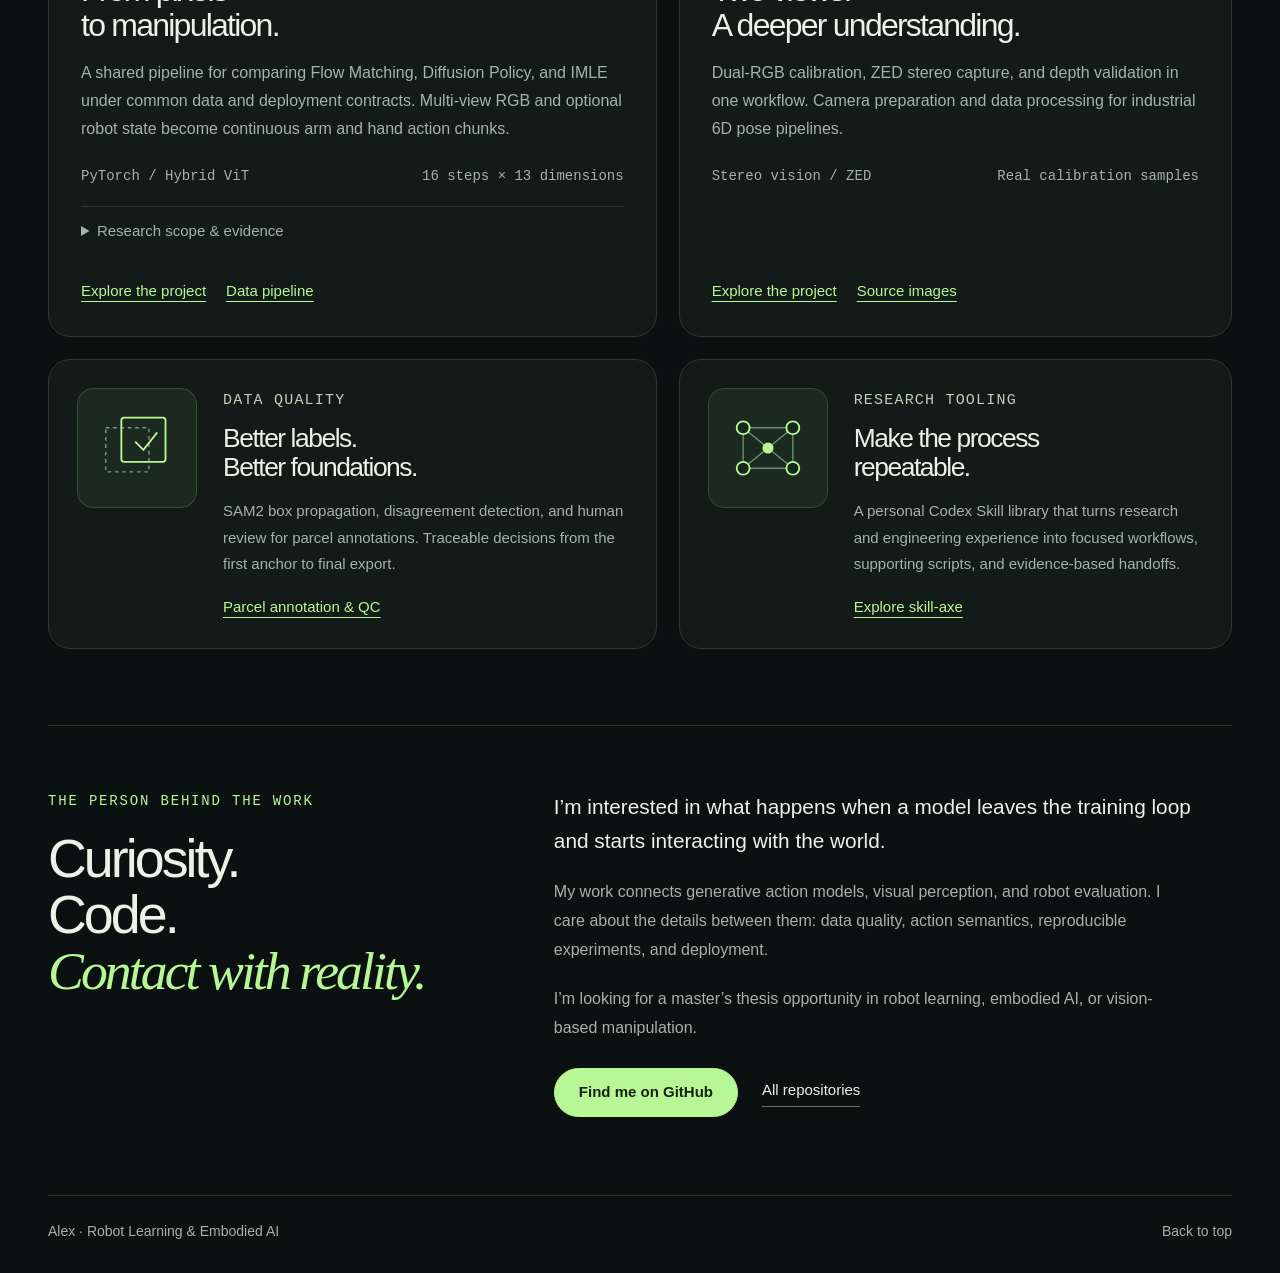
==== commit 234e913d: "Redesign portfolio with expressive typography and interactive rollout films" ====
--- a/index.html
+++ b/index.html
@@ -2,116 +2,96 @@
 <html lang="en">
 <head>
 <meta charset="utf-8">
-<meta name="viewport" content="width=device-width, initial-scale=1">
-<meta name="description" content="Alex builds generative robot policies, industrial stereo vision pipelines, and tools for better robot-learning data.">
-<meta name="theme-color" content="#10181b">
-<meta property="og:title" content="Alex — Robot Learning & Embodied AI">
-<meta property="og:description" content="Selected work in generative robot policies, industrial perception, and research tooling.">
+<meta name="viewport" content="width=device-width,initial-scale=1">
+<meta name="description" content="Alex's work in robot learning, generative action policies and industrial perception. Explore real simulation rollouts, stereo vision and research tools.">
+<meta name="theme-color" content="#0b1110">
+<meta property="og:title" content="Alex — Intelligence, in motion.">
+<meta property="og:description" content="Robot learning, industrial perception, and the engineering between them.">
 <meta property="og:type" content="website">
 <meta property="og:url" content="https://alex7537.github.io/">
 <title>Alex — Robot Learning &amp; Embodied AI</title>
-<link rel="icon" href="data:image/svg+xml,%3Csvg xmlns='http://www.w3.org/2000/svg' viewBox='0 0 64 64'%3E%3Crect width='64' height='64' rx='16' fill='%2310181b'/%3E%3Cpath d='M16 48 29 16h6l13 32h-8l-3-9H27l-3 9Zm13-16h6l-3-9Z' fill='%23b7f5cc'/%3E%3C/svg%3E">
+<link rel="icon" href="data:image/svg+xml,%3Csvg xmlns='http://www.w3.org/2000/svg' viewBox='0 0 64 64'%3E%3Crect width='64' height='64' rx='16' fill='%230b1110'/%3E%3Cpath d='M16 48 29 16h6l13 32h-8l-3-9H27l-3 9Zm13-16h6l-3-9Z' fill='%23b8f795'/%3E%3C/svg%3E">
 <style>
-:root{color-scheme:dark;--bg:#10181b;--panel:#172226;--line:#344347;--ink:#f2f5f0;--muted:#b4c2c0;--accent:#b7f5cc;--blue:#bad7f1;--radius:18px;font-family:Inter,"Segoe UI",Arial,sans-serif;font-size:16px}
-*{box-sizing:border-box}html{scroll-behavior:smooth;scroll-padding-top:24px}body{margin:0;background:var(--bg);color:var(--ink);line-height:1.65}a{color:inherit;text-underline-offset:5px}a:hover{color:var(--accent)}a:focus-visible,summary:focus-visible{outline:2px solid var(--accent);outline-offset:6px}a,summary{-webkit-tap-highlight-color:transparent}.skip{position:absolute;top:-80px;left:20px;padding:10px 20px;background:var(--accent);color:var(--bg);z-index:10}.skip:focus{top:10px}.wrap{width:min(1160px,calc(100% - 80px));margin-inline:auto}h1,h2,h3,p,figure{margin:0}h1,h2,h3{line-height:1.12;letter-spacing:-.045em}p{color:var(--muted)}.eyebrow,.kicker{font-family:"Cascadia Code",Consolas,monospace;font-size:.875rem;letter-spacing:.08em;text-transform:uppercase}.eyebrow{color:var(--accent)}.kicker{color:var(--muted)}
-.mast{display:flex;justify-content:space-between;align-items:center;padding-block:24px;border-bottom:1px solid var(--line);gap:24px}.brand{display:flex;align-items:center;gap:12px;text-decoration:none;font-size:1.125rem;font-weight:700}.brand-mark{display:grid;place-items:center;width:32px;height:32px;border:1px solid #6d8c7a;border-radius:9px;color:var(--accent);font-size:1rem}.mast nav{display:flex;gap:30px;align-items:center}.mast nav a{text-decoration:none;font-size:.9375rem;color:var(--muted);padding-block:8px}.mast nav a:hover{color:var(--ink)}
-.hero{position:relative;padding:86px 0 64px;overflow:hidden}.hero:before{content:"";position:absolute;width:600px;height:600px;background:radial-gradient(ellipse,#24473555,transparent 68%);top:-230px;right:-260px;pointer-events:none}.hero-grid{position:relative;display:grid;grid-template-columns:1.22fr 1fr;gap:70px;align-items:center}.hero h1{font-size:clamp(3.1rem,5.7vw,5.25rem);font-weight:650;letter-spacing:-.055em;margin-top:22px}.hero h1 span{color:var(--accent)}.hero .intro{font-size:1.125rem;max-width:550px;margin-top:26px;line-height:1.75}.actions{display:flex;flex-wrap:wrap;gap:12px;margin-top:30px}.button{display:inline-flex;align-items:center;justify-content:center;min-height:46px;padding:10px 20px;border:1px solid var(--line);border-radius:8px;text-decoration:none;font-size:.9375rem;font-weight:600}.button.primary{background:var(--accent);border-color:var(--accent);color:#14261b}.button.primary:hover{background:#d6ffe2}.button.secondary:hover{border-color:var(--muted);color:var(--ink)}
-.system{background:linear-gradient(145deg,#1b2b2b,#152023);border:1px solid #40534c;border-radius:var(--radius);padding:26px;box-shadow:0 24px 70px #0002}.system-title{display:flex;justify-content:space-between;gap:10px;border-bottom:1px solid var(--line);padding-bottom:16px;margin-bottom:22px;font-size:.875rem;color:var(--muted)}.system-title strong{color:var(--accent);font-weight:500}.observation{display:grid;grid-template-columns:1fr 1fr;gap:10px}.camera{border:1px solid #45605a;border-radius:9px;background:#101c1e;padding:16px 12px 10px}.camera svg{display:block;width:100%;height:68px;margin-bottom:10px}.camera span{display:block;font-size:.875rem;color:var(--muted)}.connector{height:26px;width:1px;background:#6c9b80;margin:auto}.policy-node{text-align:center;padding:17px 10px;border:1px solid #789d80;border-radius:9px;background:#21382c}.policy-node strong{font-size:1.0625rem;font-weight:600}.policy-node p{font-size:.875rem;margin-top:3px;color:#b9d0bf}.trajectory{display:flex;gap:5px;align-items:end;height:58px;padding:0 8px}.trajectory span{flex:1;height:var(--height);background:var(--accent);opacity:var(--opacity);border-radius:3px 3px 0 0}.output-label{display:flex;justify-content:space-between;gap:10px;font-size:.875rem;color:var(--muted);margin-top:12px}.output-label strong{color:var(--accent);font-weight:500}.system figcaption{font-size:.875rem;color:var(--muted);margin-top:20px;padding-top:14px;border-top:1px solid var(--line)}
-.focus-strip{display:flex;flex-wrap:wrap;gap:14px 32px;padding:26px 0 0;margin-top:56px;border-top:1px solid var(--line);font-size:.9375rem;color:var(--muted)}.focus-strip span:first-child{color:var(--ink)}
-.section{padding-block:56px}.section-head{display:flex;justify-content:space-between;gap:24px;align-items:end;margin-bottom:28px}.section-head h2{font-size:clamp(2rem,3vw,2.75rem);font-weight:550}.section-head p{max-width:350px;font-size:.9375rem}.feature{display:grid;grid-template-columns:1.2fr 1fr;border-top:1px solid var(--line);padding-block:36px;gap:60px;align-items:center}.feature h3{font-size:clamp(1.8rem,3vw,2.6rem);font-weight:550;max-width:560px;margin:14px 0 18px}.feature .description{max-width:560px;line-height:1.75}.tags{display:flex;flex-wrap:wrap;gap:8px;margin-top:22px}.tags span{font-size:.875rem;border:1px solid var(--line);border-radius:5px;padding:3px 9px;color:var(--muted)}.links{display:flex;flex-wrap:wrap;gap:16px 24px;margin-top:24px;font-size:.9375rem;font-weight:600}.links a{color:var(--accent)}.research-note{background:#14221c;border:1px solid #364c3d;border-radius:var(--radius);padding:26px}.research-note h4{margin:0 0 18px;font-size:1rem;font-weight:500;color:var(--accent)}.contract{display:grid;gap:0;margin:0}.contract div{padding:13px 0;border-top:1px solid #364c3d}.contract dt{font-size:.875rem;color:var(--muted)}.contract dd{margin:4px 0 0;color:var(--ink);font-size:1rem}.research-note .note{font-size:.875rem;margin-top:18px;line-height:1.65}.vision .eyebrow{color:var(--blue)}.stereo{display:grid;grid-template-columns:1fr 1fr;gap:12px}.stereo img{display:block;width:100%;height:auto;aspect-ratio:16/9;object-fit:cover;border-radius:9px;border:1px solid var(--line)}.stereo figcaption{font-size:.875rem;color:var(--muted);margin-top:8px}.stereo .caption{grid-column:1/-1;font-size:.875rem;color:var(--muted);line-height:1.65}.caption a{color:var(--blue)}
-.tool-grid{display:grid;grid-template-columns:1fr 1fr;gap:20px;margin-top:8px}.tool{border:1px solid var(--line);border-radius:var(--radius);background:var(--panel);padding:30px;display:flex;flex-direction:column;align-items:start}.tool h3{font-size:1.625rem;font-weight:550;margin:14px 0}.tool .description{font-size:1rem;line-height:1.75}.tool .links{margin-top:auto;padding-top:24px}.mini-flow{display:flex;flex-wrap:wrap;gap:8px;margin-block:22px}.mini-flow span{font-size:.875rem;color:var(--accent);border-bottom:1px solid #627a6a;padding-bottom:4px}.mini-flow span+span:before{content:"/";color:#839389;margin-right:8px}.tool details{width:100%;border-top:1px solid var(--line);padding-top:14px;margin-bottom:2px}.tool summary{cursor:pointer;color:var(--muted);font-size:.9375rem;min-height:32px}.tool details p{font-size:.9375rem;padding:12px 0 6px}.tool details[open] summary{color:var(--ink)}
-.about{border-top:1px solid var(--line);margin-top:24px;display:grid;grid-template-columns:.6fr 1fr;gap:70px;padding-block:54px}.about h2{font-size:2rem;font-weight:550}.about .lead{color:var(--ink);font-size:1.25rem;line-height:1.6}.about p+p{margin-top:18px}.closing{border-top:1px solid var(--line);padding-block:24px 32px;display:flex;justify-content:space-between;gap:18px;font-size:.875rem;color:var(--muted)}.closing a{color:var(--muted)}
-@media(min-width:1440px){.hero{padding-top:96px}.hero-grid{gap:90px}}
-@media(max-width:900px){.wrap{width:calc(100% - 48px)}.hero-grid{gap:32px}.hero h1{font-size:3.5rem}.system{padding:20px}.feature{gap:30px}.tool{padding:24px}}
-@media(max-width:700px){.wrap{width:calc(100% - 36px)}.mast{padding-block:16px}.mast nav{gap:18px}.hero{padding:46px 0 24px}.hero-grid{grid-template-columns:1fr;gap:36px}.hero h1{font-size:clamp(2.75rem,9vw,4rem)}.hero .intro{font-size:1.0625rem}.system{max-width:520px;width:100%}.camera svg{height:56px}.focus-strip{margin-top:34px;gap:10px 22px;padding-top:20px}.section{padding-block:36px}.section-head{display:block;margin-bottom:22px}.section-head p{margin-top:14px;max-width:100%}.feature{grid-template-columns:1fr;gap:26px;padding-block:28px}.feature h3{font-size:2rem}.tool-grid{grid-template-columns:1fr;gap:16px;margin-top:12px}.tool{padding:24px}.about{grid-template-columns:1fr;gap:20px;margin-top:24px;padding-block:36px}.about .lead{font-size:1.125rem}.closing{flex-wrap:wrap}.output-label{font-size:.875rem}}
-@media(prefers-reduced-motion:reduce){html{scroll-behavior:auto}}
+:root{color-scheme:dark;--bg:#0b1110;--panel:#121b18;--ink:#edf2e9;--muted:#a4b3a9;--mint:#b8f795;--line:#2b3931;--mono:Consolas,"Cascadia Code",monospace;font-family:Inter,"Segoe UI",Arial,sans-serif;font-size:16px}
+*{box-sizing:border-box}html{scroll-behavior:smooth;scroll-padding-top:30px}body{margin:0;color:var(--ink);background:var(--bg);line-height:1.65}body:before{content:"";position:absolute;inset:0 0 auto;height:920px;z-index:-1;background:radial-gradient(ellipse at 85% 35%,#29492b45,transparent 48%)}a{color:inherit;text-decoration:none}button,input{font:inherit}button,a,input{-webkit-tap-highlight-color:transparent}a:focus-visible,button:focus-visible,input:focus-visible,summary:focus-visible{outline:2px solid var(--mint);outline-offset:5px}button{cursor:pointer}h1,h2,h3,p,figure{margin:0}h1,h2,h3{font-weight:500;line-height:1.04;letter-spacing:-.055em}p{color:var(--muted)}.wrap{width:min(1320px,calc(100% - 96px));margin-inline:auto}.mono,.eyebrow{font-family:var(--mono);font-size:.875rem}.eyebrow{text-transform:uppercase;letter-spacing:.13em;color:var(--mint)}.skip{position:absolute;top:-90px;left:20px;z-index:10;background:var(--mint);color:var(--bg);padding:12px 20px}.skip:focus{top:12px}
+.mast{display:flex;align-items:center;justify-content:space-between;gap:24px;padding-block:26px;border-bottom:1px solid var(--line)}.brand{display:flex;align-items:center;gap:11px;font-size:1.25rem;font-weight:650;letter-spacing:-.04em}.brand svg{width:27px;height:27px;color:var(--mint)}nav{display:flex;gap:32px;align-items:center}nav a{font-size:.9375rem;color:var(--muted);transition:color .2s}nav a:hover{color:var(--mint)}.nav-github{border:1px solid #425344;border-radius:50px;padding:8px 18px;color:var(--ink)}
+.hero{padding:68px 0 42px}.hero-top{display:flex;justify-content:space-between;align-items:center;gap:20px;margin-bottom:30px}.hero-top .mono{color:var(--muted)}.hero-grid{display:grid;grid-template-columns:1.05fr 1.2fr;gap:46px;align-items:center}.hero h1{font-size:clamp(4rem,6.7vw,6.65rem);letter-spacing:-.065em;line-height:.99}.hero h1 .serif{font-family:Georgia,"Times New Roman",serif;font-style:italic;font-weight:400;letter-spacing:-.065em;color:var(--mint)}.hero-copy .intro{font-size:1.0625rem;max-width:430px;line-height:1.8;margin-top:30px}.intro strong{color:var(--ink);font-weight:500}.hero-actions{display:flex;gap:24px;align-items:center;flex-wrap:wrap;margin-top:30px}.pill{display:inline-flex;justify-content:center;align-items:center;min-height:48px;background:var(--mint);border:1px solid var(--mint);border-radius:50px;padding:11px 24px;color:#142110;font-size:.9375rem;font-weight:600;transition:transform .2s,background .2s}.pill:hover{transform:translateY(-2px);background:#d0ffb7}.text-link{display:inline-flex;align-items:center;gap:9px;font-size:.9375rem;border-bottom:1px solid #657965;padding-bottom:3px}.text-link:hover{color:var(--mint);border-color:var(--mint)}
+.stage{position:relative;background:#15201a;border:1px solid #455b40;border-radius:26px;padding:15px;box-shadow:0 30px 100px #0006}.stage:before{content:"";position:absolute;inset:-22px 22px 22px -22px;border:1px solid #30482d;border-radius:30px;z-index:-1;transform:rotate(-3deg)}.stage-head{display:flex;align-items:center;justify-content:space-between;gap:12px;padding:4px 7px 15px}.stage-head .mono{font-size:.875rem;color:#d4e3cc}.stage-symbol{display:flex;gap:4px;align-items:end;height:15px}.stage-symbol i{display:block;width:3px;background:var(--mint);height:var(--h)}.video-frame{position:relative;background:#060a08;border-radius:14px;overflow:hidden;aspect-ratio:1.18}.video-frame video{display:block;width:100%;height:100%;object-fit:contain}.video-fallback{display:none;position:absolute;inset:0;place-items:center;padding:32px;text-align:center;background:#152019}.video-fallback a{color:var(--mint);text-decoration:underline}.video-frame.failed .video-fallback{display:grid}.stage-controls{display:flex;align-items:center;justify-content:space-between;gap:12px;padding-top:14px}.segmented{display:flex;padding:3px;background:#0c140f;border:1px solid #354833;border-radius:50px;gap:3px}.segmented button{border:0;border-radius:50px;color:#b8c8b1;background:transparent;padding:7px 14px;font-size:.875rem;min-height:36px}.segmented button[aria-pressed=true]{background:var(--mint);color:#13200e}.motion{border:0;background:transparent;color:var(--ink);padding:8px;font-size:.875rem;min-height:40px}.motion:hover{color:var(--mint)}.stage figcaption{padding:12px 6px 3px;font-size:.875rem;line-height:1.6;color:var(--muted)}.hero-bottom{margin-top:52px;border-block:1px solid var(--line);padding:19px 0;display:flex;justify-content:space-between;gap:24px;flex-wrap:wrap;color:var(--muted);font-size:.875rem}.hero-bottom span:first-child{color:var(--ink)}
+.work{padding:42px 0 76px}.section-head{display:flex;align-items:end;justify-content:space-between;gap:28px;margin-bottom:30px}.section-head h2{font-size:clamp(2.5rem,4.3vw,4.25rem);letter-spacing:-.055em}.section-head p{font-size:.9375rem;max-width:280px}.project-grid{display:grid;grid-template-columns:1.1fr 1fr;gap:22px}.project{border:1px solid var(--line);border-radius:22px;overflow:hidden;background:var(--panel);display:flex;flex-direction:column;transition:transform .25s,border-color .25s}.project:hover{transform:translateY(-4px);border-color:#6d8367}.project-visual{height:260px;position:relative;overflow:hidden;background:#18221c}.project-body{padding:30px 32px 32px;display:flex;flex-direction:column;flex:1}.project .eyebrow{color:#bfd0b8;font-size:.875rem;letter-spacing:.08em}.project h3{font-size:clamp(1.8rem,2.5vw,2.6rem);margin:13px 0 17px;line-height:1.08}.project-body>p{font-size:1rem;line-height:1.75;max-width:550px}.project .links{display:flex;gap:20px;flex-wrap:wrap;padding-top:24px;margin-top:auto}.project .links a{font-size:.9375rem;color:var(--mint);text-decoration:underline;text-underline-offset:5px}.project .links a:hover{color:white}.project-meta{display:flex;justify-content:space-between;align-items:center;gap:15px;margin-top:22px;font-family:var(--mono);font-size:.875rem;color:var(--muted)}
+.policy-visual{background:radial-gradient(ellipse at 30% 50%,#47653770,transparent 70%),#18221a;display:flex;align-items:center;justify-content:center;padding:32px}.policy-visual svg{width:100%;height:100%;overflow:visible}.visual-label{position:absolute;top:20px;left:24px;font-family:var(--mono);font-size:.875rem;color:#c5d7bd}.visual-note{position:absolute;right:20px;bottom:14px;font-size:.875rem;color:#b6c6ae}.trace{stroke-dasharray:900;stroke-dashoffset:900;animation:trace-in 2.6s ease forwards}.trace.delay{animation-delay:.25s}.trace.delay2{animation-delay:.5s}@keyframes trace-in{to{stroke-dashoffset:0}}
+.stereo-visual{display:grid;grid-template-columns:1fr 1fr;gap:4px;background:#080c0a}.stereo-visual figure{position:relative;min-width:0;height:100%;overflow:hidden}.stereo-visual img{width:100%;height:100%;object-fit:cover;display:block;transition:transform .5s}.project:hover .stereo-visual img{transform:scale(1.04)}.stereo-visual figcaption{position:absolute;bottom:15px;left:15px;font-family:var(--mono);font-size:.875rem;background:#0a130de6;padding:4px 10px;border:1px solid #5b6d59;border-radius:5px}.small-project{display:grid;grid-template-columns:120px 1fr;align-items:start;padding:28px;gap:26px}.small-project .project-body{padding:0}.small-project h3{font-size:1.65rem;margin-top:10px}.small-project .project-body>p{font-size:.9375rem}.tool-art{width:120px;height:120px;display:grid;place-items:center;border-radius:16px;background:#1b2920;border:1px solid #364f38}.tool-art svg{width:92px;height:92px}.small-project .links{padding-top:18px}.project details{margin-top:18px;border-top:1px solid var(--line);padding-top:12px;font-size:.9375rem;color:var(--muted)}summary{cursor:pointer;min-height:36px;display:list-item}details p{padding-top:10px;font-size:.9375rem}
+.statement{border-top:1px solid var(--line);display:grid;grid-template-columns:.65fr 1fr;gap:65px;padding:64px 0 78px}.statement h2{font-size:clamp(2.6rem,4.2vw,4rem);margin-top:18px}.statement h2 em{font-family:Georgia,serif;font-weight:400;color:var(--mint)}.statement .lead{font-size:1.3rem;color:var(--ink);line-height:1.65;max-width:670px}.statement .secondary{font-size:1rem;line-height:1.8;margin-top:20px;max-width:620px}.statement .hero-actions{margin-top:26px}.footer{border-top:1px solid var(--line);display:flex;justify-content:space-between;gap:24px;padding:24px 0 30px;color:var(--muted);font-size:.875rem}.footer a:hover{color:var(--mint)}
+@media(min-width:1500px){.hero{padding-top:80px}.hero-grid{gap:75px}}
+@media(max-width:1100px){.wrap{width:calc(100% - 56px)}.hero-grid{gap:32px;grid-template-columns:1fr 1fr}.hero h1{font-size:5.8vw}.stage:before{inset:-12px 12px 12px -12px}.project-body{padding:26px}.small-project{grid-template-columns:90px 1fr;padding:24px;gap:20px}.tool-art{width:90px;height:100px}.tool-art svg{width:75px;height:75px}.stage figcaption{font-size:.875rem}.stage-controls{flex-wrap:wrap}}
+@media(max-width:760px){.wrap{width:calc(100% - 36px)}.mast{padding-block:18px}nav{gap:18px}nav a{font-size:.875rem}.nav-github{padding:7px 13px}.hero{padding-top:35px}.hero-top{margin-bottom:26px}.hero-top .mono{display:none}.hero-grid{grid-template-columns:1fr;gap:42px}.hero h1{font-size:clamp(3.7rem,11.5vw,6rem)}.hero-copy .intro{max-width:510px}.hero-top .eyebrow{font-size:.8125rem}.stage{max-width:600px;width:100%;margin-inline:auto;padding:12px;border-radius:20px}.stage:before{inset:-10px 10px 10px -6px;border-radius:23px;transform:rotate(-2deg)}.video-frame{aspect-ratio:1.25}.stage-head{padding-bottom:12px}.stage-head .mono{font-size:.8125rem}.stage-controls{flex-wrap:nowrap}.segmented button{padding:7px 12px}.hero-bottom{margin-top:35px;gap:12px 24px;justify-content:start}.hero-bottom span:first-child{width:100%}.work{padding:22px 0 48px}.section-head{display:block;margin-bottom:24px}.section-head h2{font-size:2.75rem}.section-head p{max-width:100%;margin-top:15px}.project-grid{grid-template-columns:1fr;gap:18px}.project-visual{height:240px}.project h3{font-size:2rem}.project-body{padding:25px}.small-project{padding:25px;grid-template-columns:75px 1fr;gap:20px}.small-project h3{font-size:1.65rem}.tool-art{width:75px;height:90px}.tool-art svg{width:65px;height:65px}.statement{grid-template-columns:1fr;gap:28px;padding:40px 0 48px}.statement h2{font-size:2.9rem}.statement .lead{font-size:1.15rem}.footer{flex-wrap:wrap;gap:12px}}
+@media(max-width:360px){.hero h1{font-size:3.5rem}.stage-controls{flex-wrap:wrap}.small-project{grid-template-columns:1fr}.tool-art{height:70px;width:70px}.project-meta{flex-wrap:wrap}.segmented button{padding-inline:10px}.project-body{padding:22px}}
+@media(prefers-reduced-motion:reduce){html{scroll-behavior:auto}*,*:before,*:after{animation:none!important;transition:none!important}.trace{stroke-dashoffset:0}}
 </style>
 </head>
 <body>
-<a class="skip" href="#main">Skip to content</a>
-<header class="wrap mast">
-  <a class="brand" href="#top" aria-label="Alex, home"><span class="brand-mark" aria-hidden="true">A</span>Alex</a>
-  <nav aria-label="Main navigation"><a href="#work">Work</a><a href="#about">About</a><a href="https://github.com/alex7537">GitHub</a></nav>
-</header>
+<a href="#main" class="skip">Skip to content</a>
+<header class="wrap mast"><a href="#top" class="brand" aria-label="Alex, home"><svg viewBox="0 0 32 32" fill="none" aria-hidden="true"><path d="m3 25 9-18h8l9 18M9 25l7-14 7 14M10 21h12" stroke="currentColor" stroke-width="2"/></svg>Alex<span style="color:var(--mint)">.</span></a><nav aria-label="Main navigation"><a href="#work">Work</a><a href="#about">About</a><a class="nav-github" href="https://github.com/alex7537">GitHub</a></nav></header>
 <main id="main">
-  <section class="hero" id="top" aria-labelledby="hero-title">
-    <div class="wrap">
-      <div class="hero-grid">
-        <div>
-          <p class="eyebrow">Robot Learning &amp; Embodied AI</p>
-          <h1 id="hero-title">From visual<br>observations to<br><span>robot actions.</span></h1>
-          <p class="intro">I’m Alex. I build generative policies for robotic manipulation and perception pipelines for industrial robotics.</p>
-          <div class="actions"><a class="button primary" href="#work">Explore my work</a><a class="button secondary" href="#about">Research interests</a></div>
-        </div>
-        <figure class="system" aria-label="Illustration of a visual robot policy, from two cameras to a continuous action sequence">
-          <div class="system-title"><span>Visual robot policy</span><strong>Observation → Action</strong></div>
-          <div class="observation">
-            <div class="camera"><svg viewBox="0 0 160 80" fill="none" aria-hidden="true"><path d="M10 65 50 44 100 45 150 65M50 44V20L100 20V45M50 20 73 8 123 9 100 20M100 45 123 33V9M10 65h140" stroke="#739487" stroke-width="1.5"/><path d="m59 60 18-16 28 4 14 16" stroke="#b7f5cc" stroke-width="3"/><path d="m77 44 3-15 18-7" stroke="#b7f5cc" stroke-width="4"/><circle cx="80" cy="29" r="4" fill="#b7f5cc"/></svg><span>Head camera</span></div>
-            <div class="camera"><svg viewBox="0 0 160 80" fill="none" aria-hidden="true"><path d="M18 9h25M18 9v20M142 9h-25M142 9v20M18 72h25M18 72V52M142 72h-25M142 72V52" stroke="#739487" stroke-width="1.5"/><path d="m56 35 24-13 25 13v28L80 76 56 63V35Zm0 0 24 14 25-14M80 49v27" stroke="#b7f5cc" stroke-width="1.5"/><path d="m34 19 15 13M126 19l-14 13" stroke="#b7f5cc" stroke-width="3"/></svg><span>Wrist camera</span></div>
-          </div>
-          <div class="connector" aria-hidden="true"></div>
-          <div class="policy-node"><strong>Generative action policy</strong><p>Visual features + optional joint state</p></div>
-          <div class="connector" aria-hidden="true"></div>
-          <div class="trajectory" aria-hidden="true"><span style="--height:25%;--opacity:.35"></span><span style="--height:32%;--opacity:.4"></span><span style="--height:42%;--opacity:.45"></span><span style="--height:55%;--opacity:.5"></span><span style="--height:67%;--opacity:.55"></span><span style="--height:76%;--opacity:.6"></span><span style="--height:84%;--opacity:.65"></span><span style="--height:88%;--opacity:.7"></span><span style="--height:86%;--opacity:.74"></span><span style="--height:78%;--opacity:.78"></span><span style="--height:68%;--opacity:.82"></span><span style="--height:56%;--opacity:.86"></span><span style="--height:47%;--opacity:.9"></span><span style="--height:42%;--opacity:.93"></span><span style="--height:40%;--opacity:.96"></span><span style="--height:42%;--opacity:1"></span></div>
-          <div class="output-label"><span>Continuous action chunk</span><strong>16 steps × 13 dimensions</strong></div>
-          <figcaption>Conceptual view of the A2D pipeline. The bars illustrate an action sequence, not measured results.</figcaption>
-        </figure>
-      </div>
-      <div class="focus-strip"><span>My focus</span><span>Generative policies</span><span>Vision-based manipulation</span><span>Reproducible evaluation</span></div>
-    </div>
-  </section>
-  <section class="wrap section" id="work" aria-labelledby="work-title">
-    <div class="section-head"><h2 id="work-title">Selected work</h2><p>Research, perception, and the tools that support the experiment.</p></div>
-    <article class="feature">
-      <div>
-        <p class="eyebrow">Policy learning</p>
-        <h3>Generative policies<br>for robot manipulation</h3>
-        <p class="description">A shared research pipeline for comparing Flow Matching, Diffusion Policy, and IMLE. Two camera views and optional robot state are mapped to continuous arm and hand actions, with common data and deployment contracts.</p>
-        <div class="tags" aria-label="Methods"><span>Flow Matching</span><span>Diffusion Policy</span><span>IMLE</span><span>PyTorch</span></div>
-        <div class="links"><a href="https://github.com/alex7537/flow-matching-test-a2d-v2">Explore the project</a><a href="https://github.com/alex7537/flow-matching-test-a2d-v2/blob/main/docs/DATA_PIPELINE.md">Data pipeline</a></div>
-      </div>
-      <aside class="research-note" aria-label="A2D project details">
-        <h4>A common contract across policy families</h4>
-        <dl class="contract"><div><dt>Input</dt><dd>Head RGB · Wrist RGB · Optional joint state</dd></div><div><dt>Representation</dt><dd>Shared Hybrid ViT + Action Transformer</dd></div><div><dt>Output</dt><dd>16-step chunks · 7 arm + 6 hand dimensions</dd></div></dl>
-        <p class="note">Historical offline baselines are complete. Video-assisted learning and Joint WAM are exploratory routes; closed-loop grasp performance is evaluated separately.</p>
-      </aside>
+<section class="wrap hero" id="top" aria-labelledby="hero-title">
+  <div class="hero-top"><p class="eyebrow">Robot learning · Embodied AI</p><span class="mono">Perception / Policy / Practice</span></div>
+  <div class="hero-grid">
+    <div class="hero-copy"><h1 id="hero-title">Intelligence,<br>in <span class="serif">motion.</span></h1><p class="intro">I’m <strong>Alex</strong>. I build generative robot policies and industrial vision pipelines — connecting what a robot sees with what it does.</p><div class="hero-actions"><a class="pill" href="#work">Explore selected work</a><a class="text-link" href="#about">A little about me</a></div></div>
+    <figure class="stage">
+      <div class="stage-head"><span class="mono">A2D / SIMULATION ROLLOUTS</span><span class="stage-symbol" aria-hidden="true"><i style="--h:6px"></i><i style="--h:12px"></i><i style="--h:9px"></i><i style="--h:15px"></i></span></div>
+      <div class="video-frame"><video id="rollout" muted playsinline loop preload="metadata" aria-label="Selected A2D simulated robot grasping rollouts"><source src="https://raw.githubusercontent.com/alex7537/flow-matching-test-a2d-v2/055d87f1a56dee3960d7b6aef3afaec3a256c6f9/docs/assets/grasp_success_montage.mp4" type="video/mp4"></video><div class="video-fallback"><p>See the simulation footage in the <a href="https://github.com/alex7537/flow-matching-test-a2d-v2/tree/docs/grasp-success-gallery">rollout gallery</a>.</p></div></div>
+      <div class="stage-controls"><div class="segmented" role="group" aria-label="Camera view"><button type="button" data-view="scene" aria-pressed="true">Scene view</button><button type="button" data-view="wrist" aria-pressed="false">Wrist view</button></div><button type="button" id="motion" class="motion" aria-label="Play rollout video">Play film</button></div>
+      <figcaption id="film-caption">Selected successful simulation clips. Highlights, not an overall success-rate comparison. <a class="text-link" style="font-size:inherit" href="https://github.com/alex7537/flow-matching-test-a2d-v2/tree/docs/grasp-success-gallery">Source &amp; protocol</a></figcaption>
+    </figure>
+  </div>
+  <div class="hero-bottom"><span>Research meets implementation.</span><span>Flow Matching</span><span>Diffusion Policy</span><span>Industrial perception</span><span>Isaac simulation</span></div>
+</section>
+<section class="wrap work" id="work" aria-labelledby="work-title">
+  <div class="section-head"><h2 id="work-title">Built to learn.<br>Made to work.</h2><p>Selected projects across robot learning, perception, and research tooling.</p></div>
+  <div class="project-grid">
+    <article class="project">
+      <div class="project-visual policy-visual" role="img" aria-label="Conceptual illustration of noise trajectories becoming a continuous action sequence"><span class="visual-label">NOISE → CONTINUOUS ACTION</span><svg viewBox="0 0 520 170" fill="none" aria-hidden="true"><defs><linearGradient id="traceColor"><stop stop-color="#6c8870" stop-opacity=".25"/><stop offset="1" stop-color="#b8f795"/></linearGradient></defs><path d="M0 145H520M0 85H520M0 25H520" stroke="#72966a" stroke-opacity=".16" stroke-dasharray="3 8"/><path class="trace" d="M0 140C30 5 52 160 90 45S145 160 180 76 225 70 270 66 350 130 400 78 465 35 520 55" stroke="url(#traceColor)" stroke-width="2"/><path class="trace delay" d="M0 15C30 135 60 8 100 125S160 30 200 90 250 58 285 72 350 128 400 78 465 35 520 55" stroke="url(#traceColor)" stroke-width="2"/><path class="trace delay2" d="M0 85C30 165 70 3 110 60S170 160 210 80 260 53 290 77 350 128 400 78 465 35 520 55" stroke="#b8f795" stroke-width="2.5"/><circle cx="520" cy="55" r="5" fill="#b8f795"/></svg><span class="visual-note">Concept illustration</span></div>
+      <div class="project-body"><p class="eyebrow">Generative robot policies</p><h3>From pixels<br>to manipulation.</h3><p>A shared pipeline for comparing Flow Matching, Diffusion Policy, and IMLE under common data and deployment contracts. Multi-view RGB and optional robot state become continuous arm and hand action chunks.</p><div class="project-meta"><span>PyTorch / Hybrid ViT</span><span>16 steps × 13 dimensions</span></div><details><summary>Research scope &amp; evidence</summary><p>Historical offline baselines are complete. Video-assisted learning and Joint WAM are experimental routes. The film above shows selected simulation successes; cross-method performance requires matched rollout protocols.</p></details><div class="links"><a href="https://github.com/alex7537/flow-matching-test-a2d-v2">Explore the project</a><a href="https://github.com/alex7537/flow-matching-test-a2d-v2/blob/main/docs/DATA_PIPELINE.md">Data pipeline</a></div></div>
     </article>
-    <article class="feature vision">
-      <div>
-        <p class="eyebrow">Industrial perception</p>
-        <h3>Stereo vision,<br>from capture to depth</h3>
-        <p class="description">A unified workflow for dual-RGB calibration, ZED stereo capture, and depth validation. It brings camera preparation and data processing together for industrial 6D pose pipelines.</p>
-        <div class="tags" aria-label="Technologies"><span>Stereo calibration</span><span>ZED</span><span>Depth estimation</span></div>
-        <div class="links"><a href="https://github.com/alex7537/rgb-zed-mainline">Explore the project</a></div>
-      </div>
-      <div class="stereo" role="group" aria-label="Real left and right camera calibration samples">
-        <figure><img src="[data-uri]" width="640" height="360" loading="lazy" decoding="async" alt="Left camera view of a checkerboard used for stereo calibration"><figcaption>Left camera</figcaption></figure>
-        <figure><img src="[data-uri]" width="640" height="360" loading="lazy" decoding="async" alt="Right camera view of the same stereo calibration checkerboard"><figcaption>Right camera</figcaption></figure>
-        <p class="caption">Real calibration samples from the repository. <a href="https://github.com/alex7537/rgb-zed-mainline/tree/main/pipelines/dual_rgb/RGB-pipeline/stereo_calib_images_rgb">Browse source images</a></p>
-      </div>
+    <article class="project">
+      <div class="project-visual stereo-visual" role="group" aria-label="Real stereo camera calibration samples"><figure><img src="[data-uri]" alt="Left camera checkerboard calibration sample" width="640" height="360" loading="lazy" decoding="async"><figcaption>CAM / LEFT</figcaption></figure><figure><img src="[data-uri]" alt="Right camera checkerboard calibration sample" width="640" height="360" loading="lazy" decoding="async"><figcaption>CAM / RIGHT</figcaption></figure></div>
+      <div class="project-body"><p class="eyebrow">Industrial perception</p><h3>Two views.<br>A deeper understanding.</h3><p>Dual-RGB calibration, ZED stereo capture, and depth validation in one workflow. Camera preparation and data processing for industrial 6D pose pipelines.</p><div class="project-meta"><span>Stereo vision / ZED</span><span>Real calibration samples</span></div><div class="links"><a href="https://github.com/alex7537/rgb-zed-mainline">Explore the project</a><a href="https://github.com/alex7537/rgb-zed-mainline/tree/main/pipelines/dual_rgb/RGB-pipeline/stereo_calib_images_rgb">Source images</a></div></div>
     </article>
-    <div class="tool-grid">
-      <article class="tool">
-        <p class="eyebrow">Data quality</p><h3>Parcel annotation &amp; QC</h3>
-        <p class="description">A practical tool for finding disagreements in parcel bounding-box tracks. SAM2 propagation, comparison reports, and a review interface help a human inspect and correct the final annotations.</p>
-        <div class="mini-flow" aria-label="Workflow"><span>Propagate</span><span>Compare</span><span>Review</span><span>Export</span></div>
-        <details><summary>What the tool checks</summary><p>Frame-level box agreement, temporal jumps, and sustained conflicts. Review decisions retain their source; agreement between models is not reported as ground-truth accuracy.</p></details>
-        <div class="links"><a href="https://github.com/alex7537/bunding-box-differ-test">View the tool</a></div>
-      </article>
-      <article class="tool">
-        <p class="eyebrow">Research tooling</p><h3>Reusable research workflows</h3>
-        <p class="description">A personal library of focused Codex Skills for research and engineering. It captures repeatable procedures, supporting scripts, and explicit handoffs between data, training, evaluation, and release.</p>
-        <div class="mini-flow" aria-label="Workflow"><span>Plan</span><span>Execute</span><span>Verify</span><span>Retain</span></div>
-        <details><summary>How the library is organized</summary><p>Small specialist workflows are composed around a task. Manifests, configuration hashes, source revisions, and verified artifacts carry evidence between stages.</p></details>
-        <div class="links"><a href="https://github.com/alex7537/skill-axe">Explore skill-axe</a></div>
-      </article>
-    </div>
-  </section>
-  <section class="wrap about" id="about" aria-labelledby="about-title">
-    <div><p class="eyebrow">About &amp; next steps</p><h2 id="about-title" style="margin-top:14px">Research that meets<br>robot behavior.</h2></div>
-    <div><p class="lead">I’m interested in how generative models become useful robot policies: how they learn from visual observations, produce continuous actions, and behave in closed loop.</p><p>I’m looking for a master’s thesis opportunity in robot learning, embodied AI, or vision-based manipulation, combining method development with simulation or real-robot evaluation.</p><div class="links"><a href="https://github.com/alex7537">Find me on GitHub</a></div></div>
-  </section>
+    <article class="project small-project"><div class="tool-art" aria-hidden="true"><svg viewBox="0 0 100 100" fill="none"><path d="M16 28h47v48H16z" stroke="#7e9a79" stroke-width="1.5" stroke-dasharray="4 4"/><rect x="33" y="17" width="48" height="48" rx="3" stroke="#b8f795" stroke-width="2"/><path d="m48 43 9 9 15-19" stroke="#b8f795" stroke-width="2"/></svg></div><div class="project-body"><p class="eyebrow">Data quality</p><h3>Better labels.<br>Better foundations.</h3><p>SAM2 box propagation, disagreement detection, and human review for parcel annotations. Traceable decisions from the first anchor to final export.</p><div class="links"><a href="https://github.com/alex7537/bunding-box-differ-test">Parcel annotation &amp; QC</a></div></div></article>
+    <article class="project small-project"><div class="tool-art" aria-hidden="true"><svg viewBox="0 0 100 100" fill="none"><path d="M23 28h54M23 72h54M23 28v44M77 28v44M23 28l54 44M77 28 23 72" stroke="#6d8c68" stroke-width="1.5"/><circle cx="23" cy="28" r="7" fill="#18251b" stroke="#b8f795" stroke-width="2"/><circle cx="77" cy="28" r="7" fill="#18251b" stroke="#b8f795" stroke-width="2"/><circle cx="23" cy="72" r="7" fill="#18251b" stroke="#b8f795" stroke-width="2"/><circle cx="77" cy="72" r="7" fill="#18251b" stroke="#b8f795" stroke-width="2"/><circle cx="50" cy="50" r="6" fill="#b8f795"/></svg></div><div class="project-body"><p class="eyebrow">Research tooling</p><h3>Make the process<br>repeatable.</h3><p>A personal Codex Skill library that turns research and engineering experience into focused workflows, supporting scripts, and evidence-based handoffs.</p><div class="links"><a href="https://github.com/alex7537/skill-axe">Explore skill-axe</a></div></div></article>
+  </div>
+</section>
+<section class="wrap statement" id="about" aria-labelledby="about-title"><div><p class="eyebrow">The person behind the work</p><h2 id="about-title">Curiosity.<br>Code.<br><em>Contact with reality.</em></h2></div><div><p class="lead">I’m interested in what happens when a model leaves the training loop and starts interacting with the world.</p><p class="secondary">My work connects generative action models, visual perception, and robot evaluation. I care about the details between them: data quality, action semantics, reproducible experiments, and deployment.</p><p class="secondary">I’m looking for a master’s thesis opportunity in robot learning, embodied AI, or vision-based manipulation.</p><div class="hero-actions"><a class="pill" href="https://github.com/alex7537">Find me on GitHub</a><a class="text-link" href="https://github.com/alex7537?tab=repositories">All repositories</a></div></div></section>
 </main>
-<footer class="wrap closing"><span>Alex · Robot Learning &amp; Embodied AI</span><a href="#top">Back to top</a></footer>
+<footer class="wrap footer"><span>Alex · Robot Learning &amp; Embodied AI</span><a href="#top">Back to top</a></footer>
+<script>
+(() => {
+  const video = document.getElementById('rollout');
+  const motion = document.getElementById('motion');
+  const frame = video.parentElement;
+  const views = [...document.querySelectorAll('[data-view]')];
+  const base = 'https://raw.githubusercontent.com/alex7537/flow-matching-test-a2d-v2/055d87f1a56dee3960d7b6aef3afaec3a256c6f9/docs/assets/';
+  const films = {scene:'grasp_success_montage.mp4',wrist:'wrist_success_grid_20.mp4'};
+  const reduced = matchMedia('(prefers-reduced-motion: reduce)');
+  let requestedPlay = !reduced.matches;
+  const update = () => { motion.textContent = video.paused ? 'Play film' : 'Pause film'; motion.setAttribute('aria-label', video.paused ? 'Play rollout video' : 'Pause rollout video'); };
+  const play = () => { video.play().catch(() => update()); };
+  video.addEventListener('play',update);
+  video.addEventListener('pause',update);
+  video.addEventListener('error',() => {frame.classList.add('failed');motion.disabled=true;});
+  video.addEventListener('loadeddata',() => {frame.classList.remove('failed');motion.disabled=false;});
+  motion.addEventListener('click',() => { requestedPlay=video.paused; if(requestedPlay) play(); else video.pause(); });
+  views.forEach(button => button.addEventListener('click',() => {
+    if(button.getAttribute('aria-pressed')==='true') return;
+    views.forEach(other => other.setAttribute('aria-pressed',String(other===button)));
+    video.src=base+films[button.dataset.view];
+    video.setAttribute('aria-label',button.dataset.view==='wrist' ? 'Selected A2D simulated grasps from the wrist camera' : 'Selected A2D simulated robot grasping rollouts');
+    frame.classList.remove('failed');video.load();if(requestedPlay) play();
+  }));
+  if('IntersectionObserver' in window){ new IntersectionObserver(entries => { if(entries[0].isIntersecting && requestedPlay && !document.hidden) play(); else video.pause(); },{threshold:.15}).observe(video); }
+  else if(requestedPlay) play();
+  document.addEventListener('visibilitychange',() => {if(document.hidden) video.pause();else if(requestedPlay && video.getBoundingClientRect().bottom>0 && video.getBoundingClientRect().top<innerHeight) play();});
+  reduced.addEventListener('change',event => {if(event.matches){requestedPlay=false;video.pause();}});
+})();
+</script>
 </body>
 </html>
